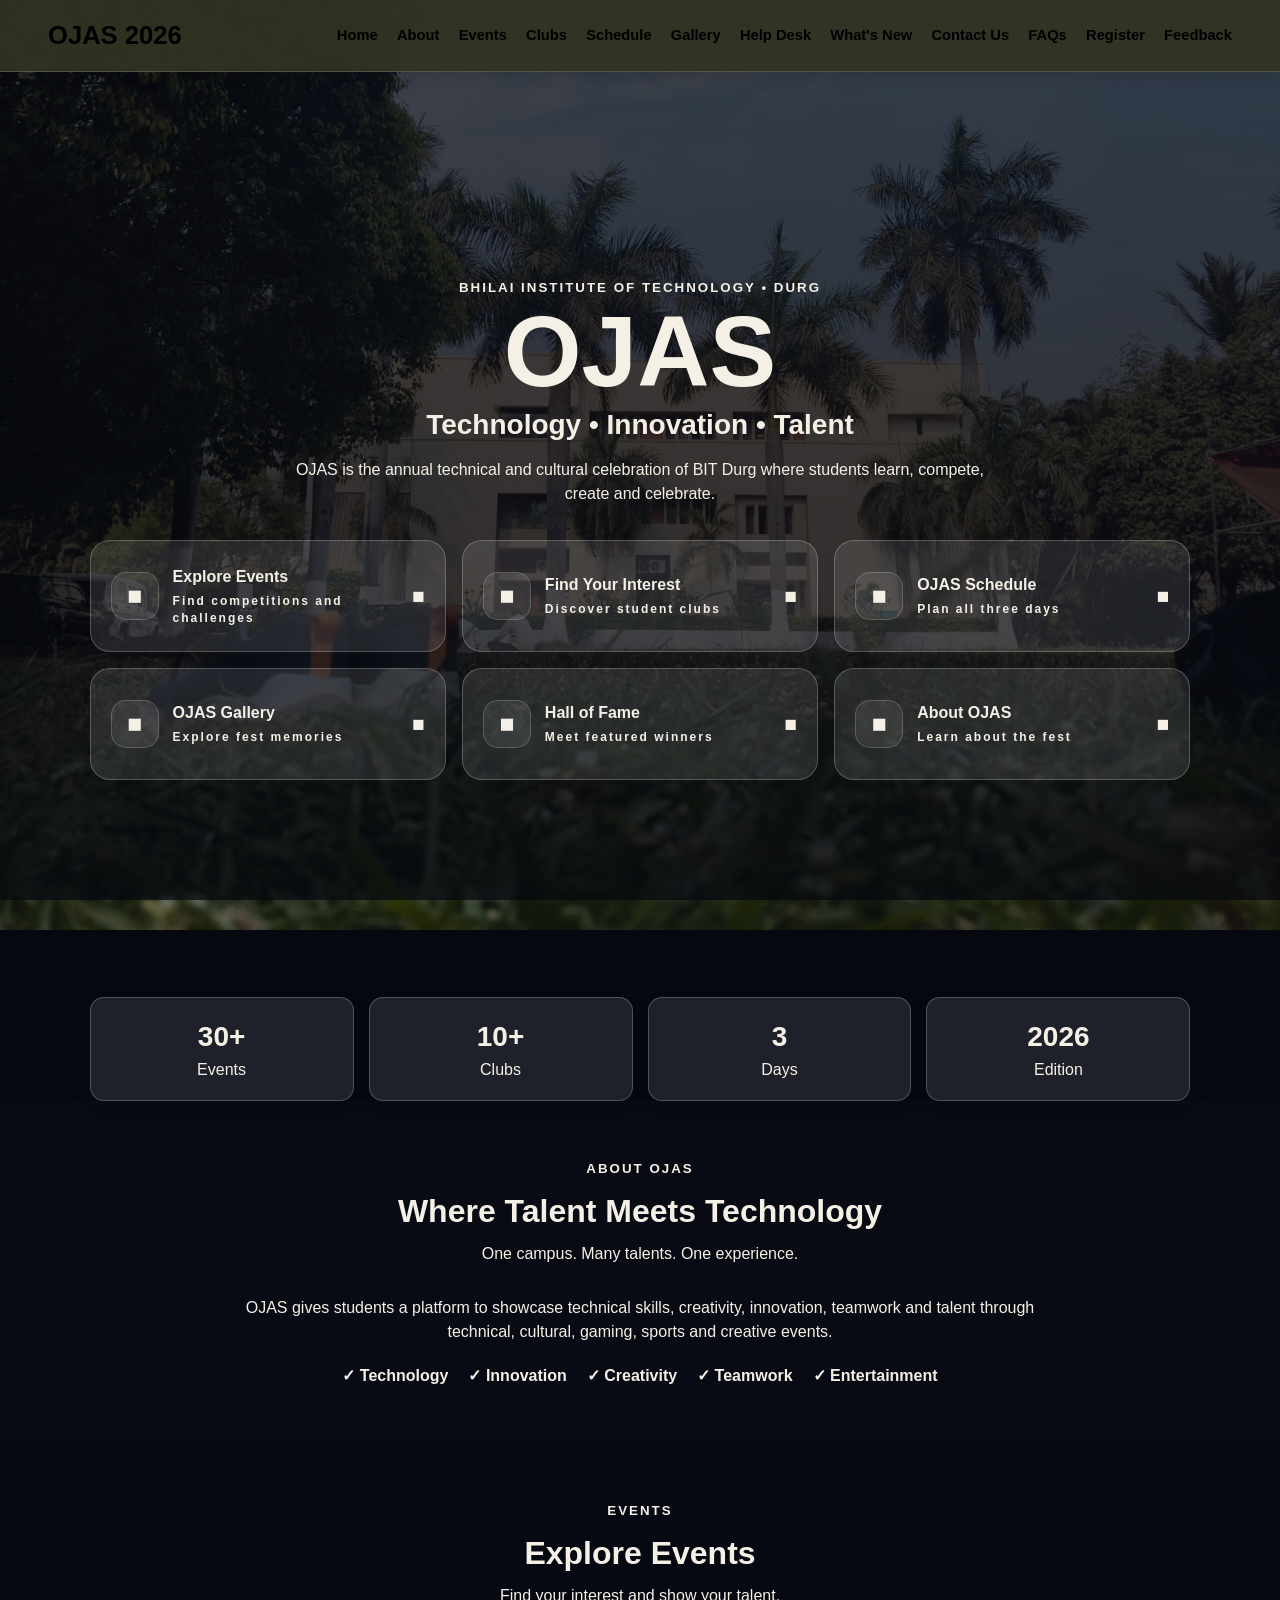
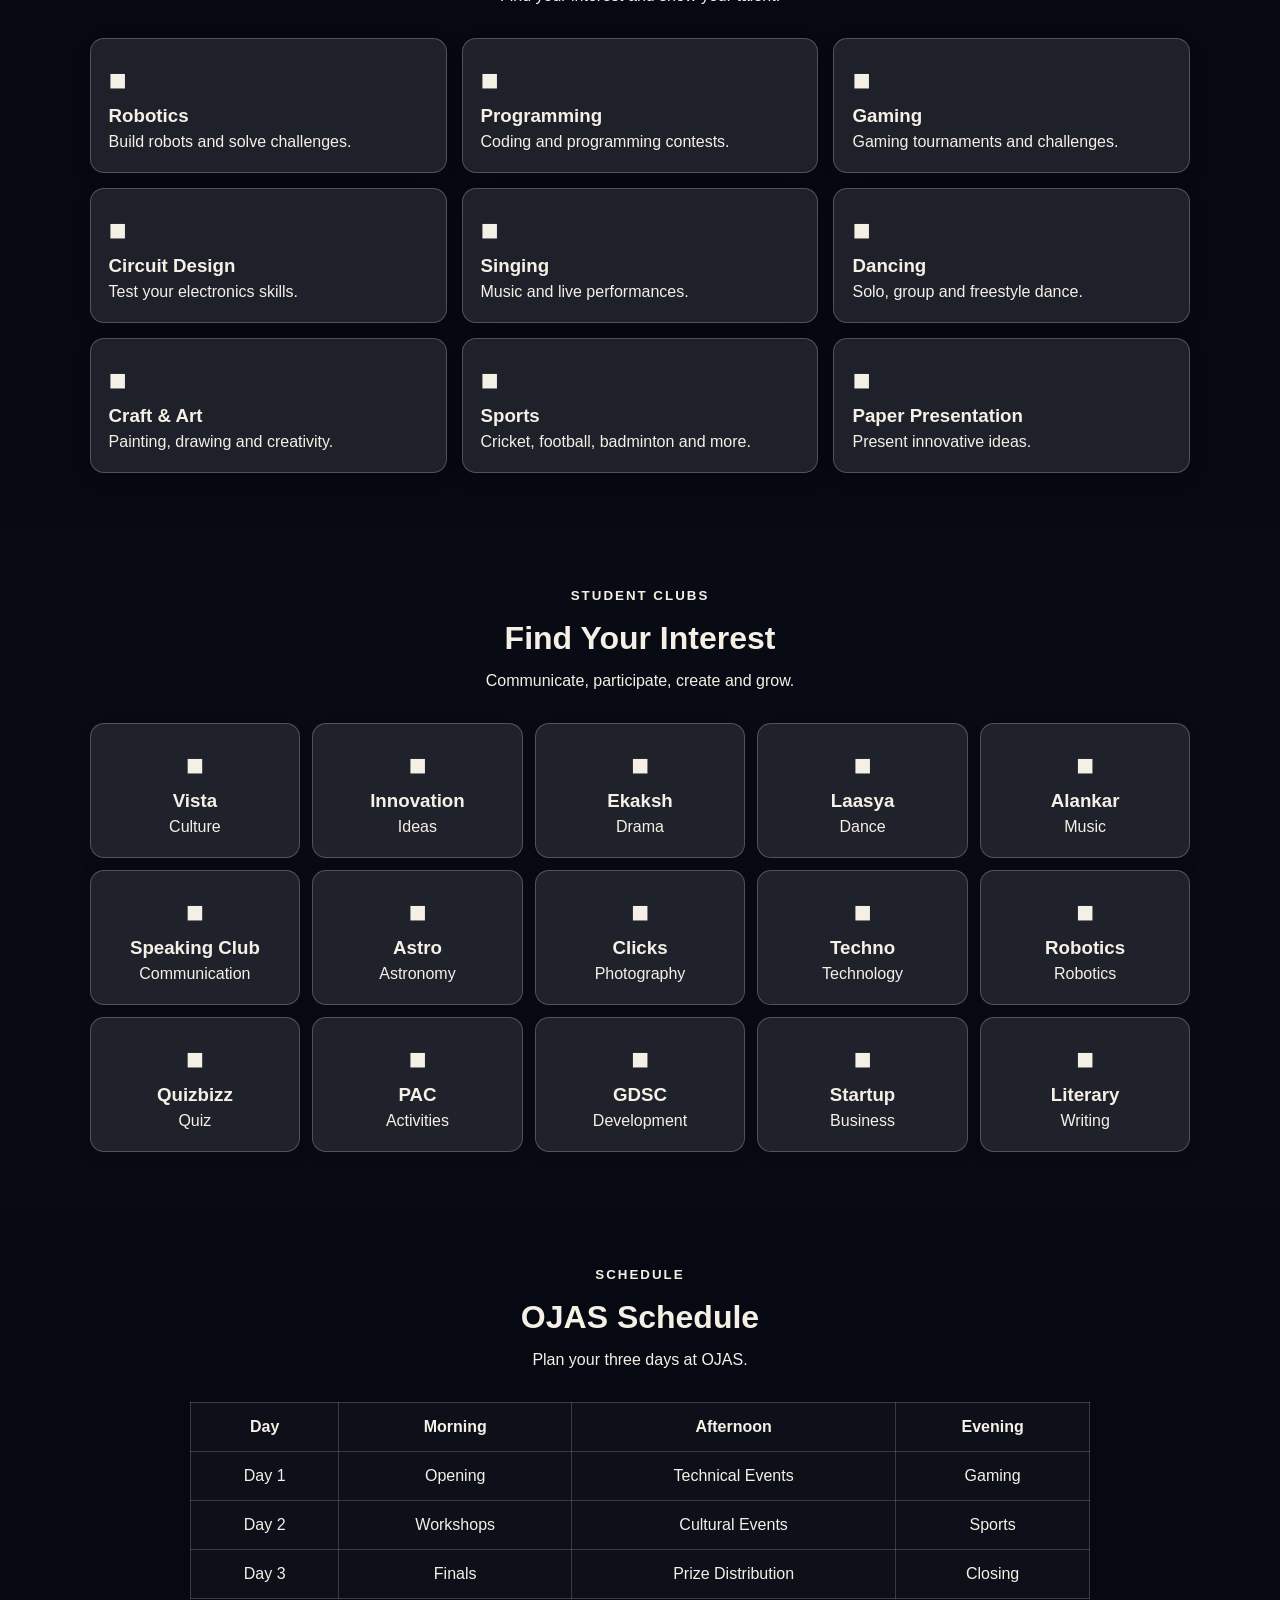
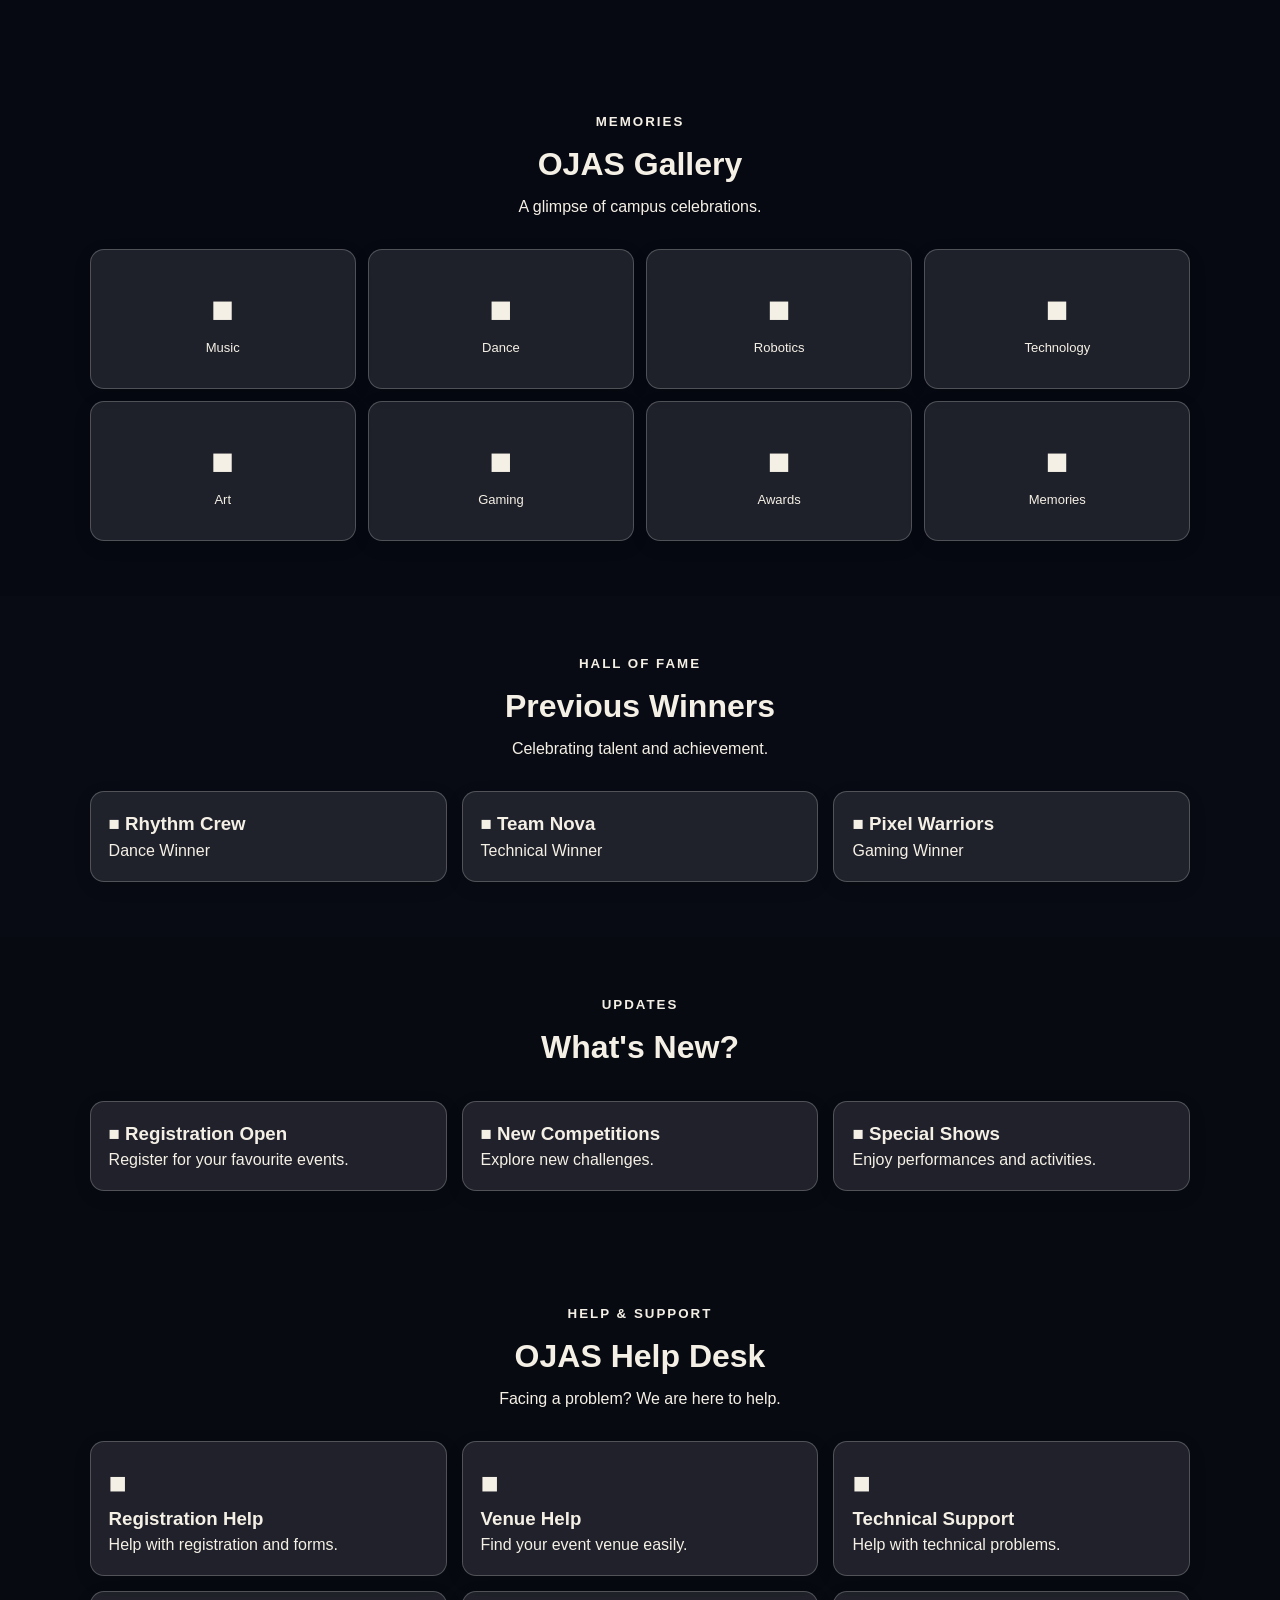
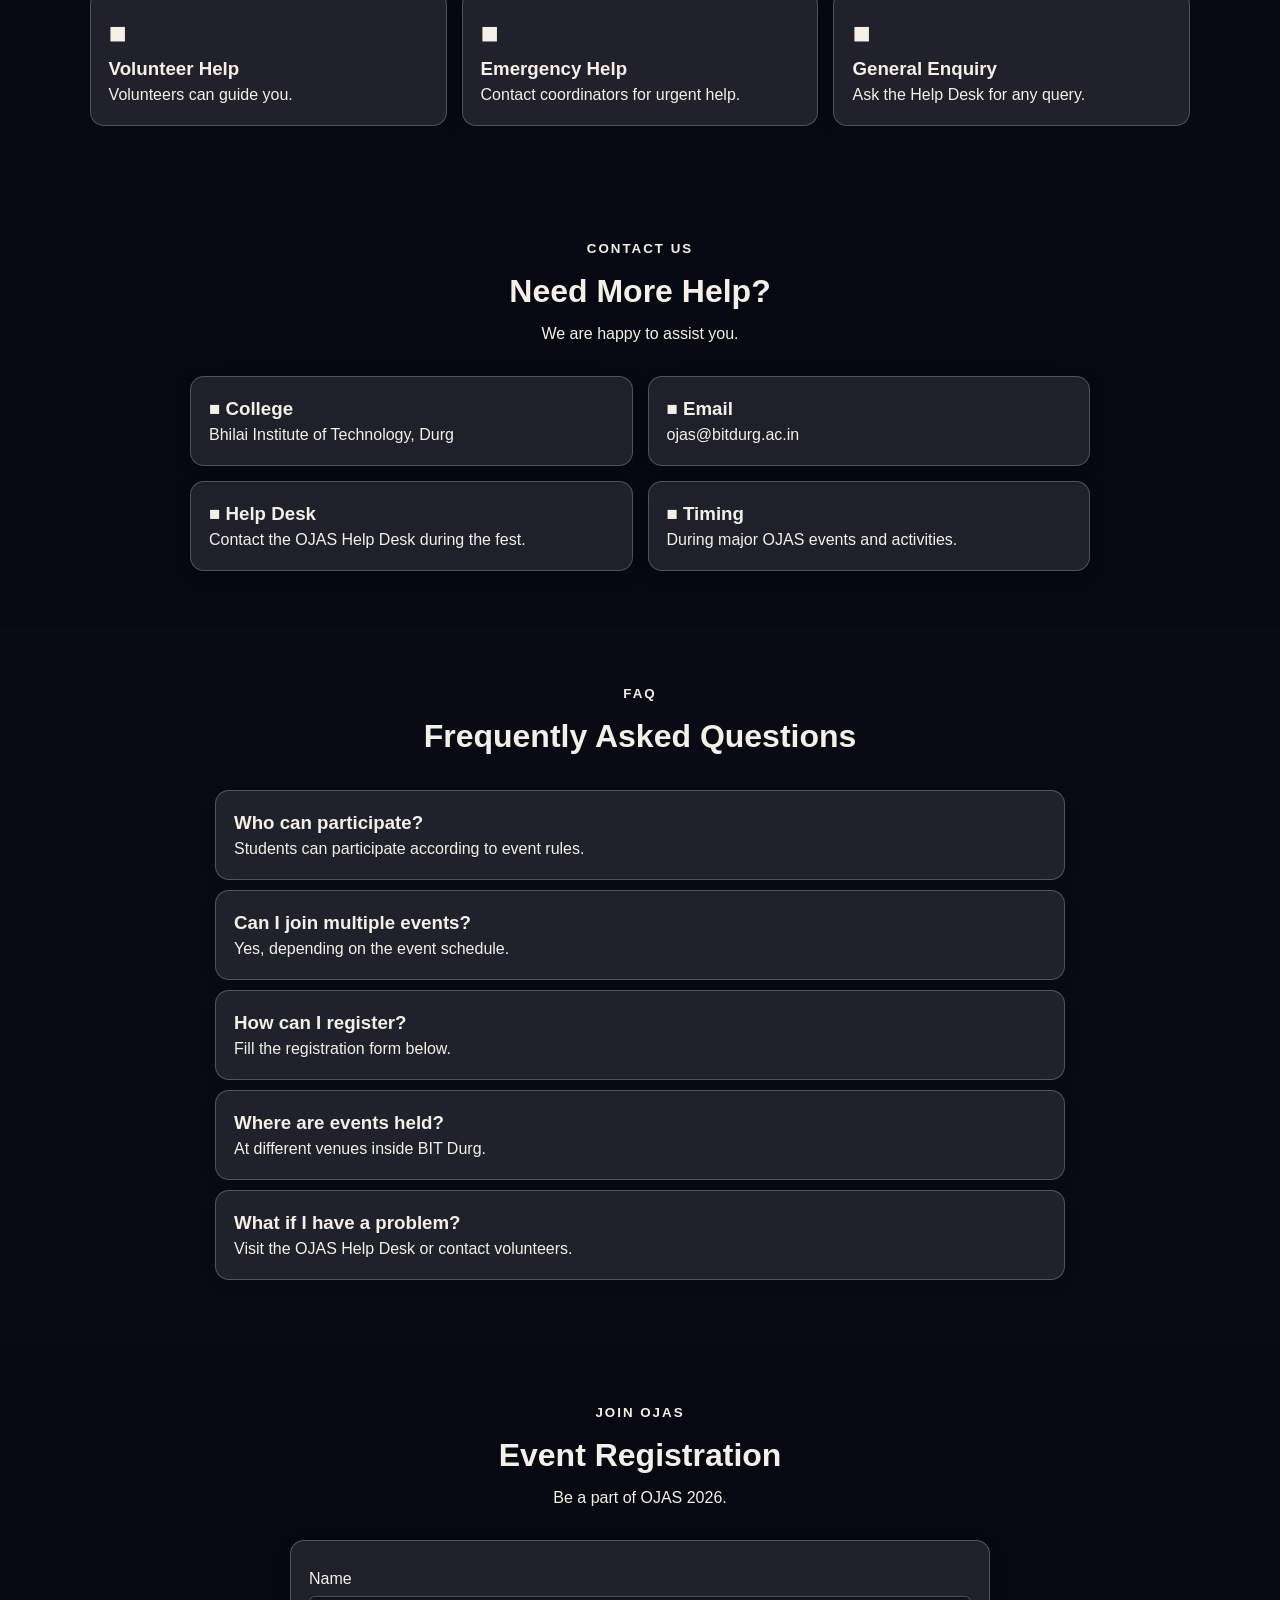
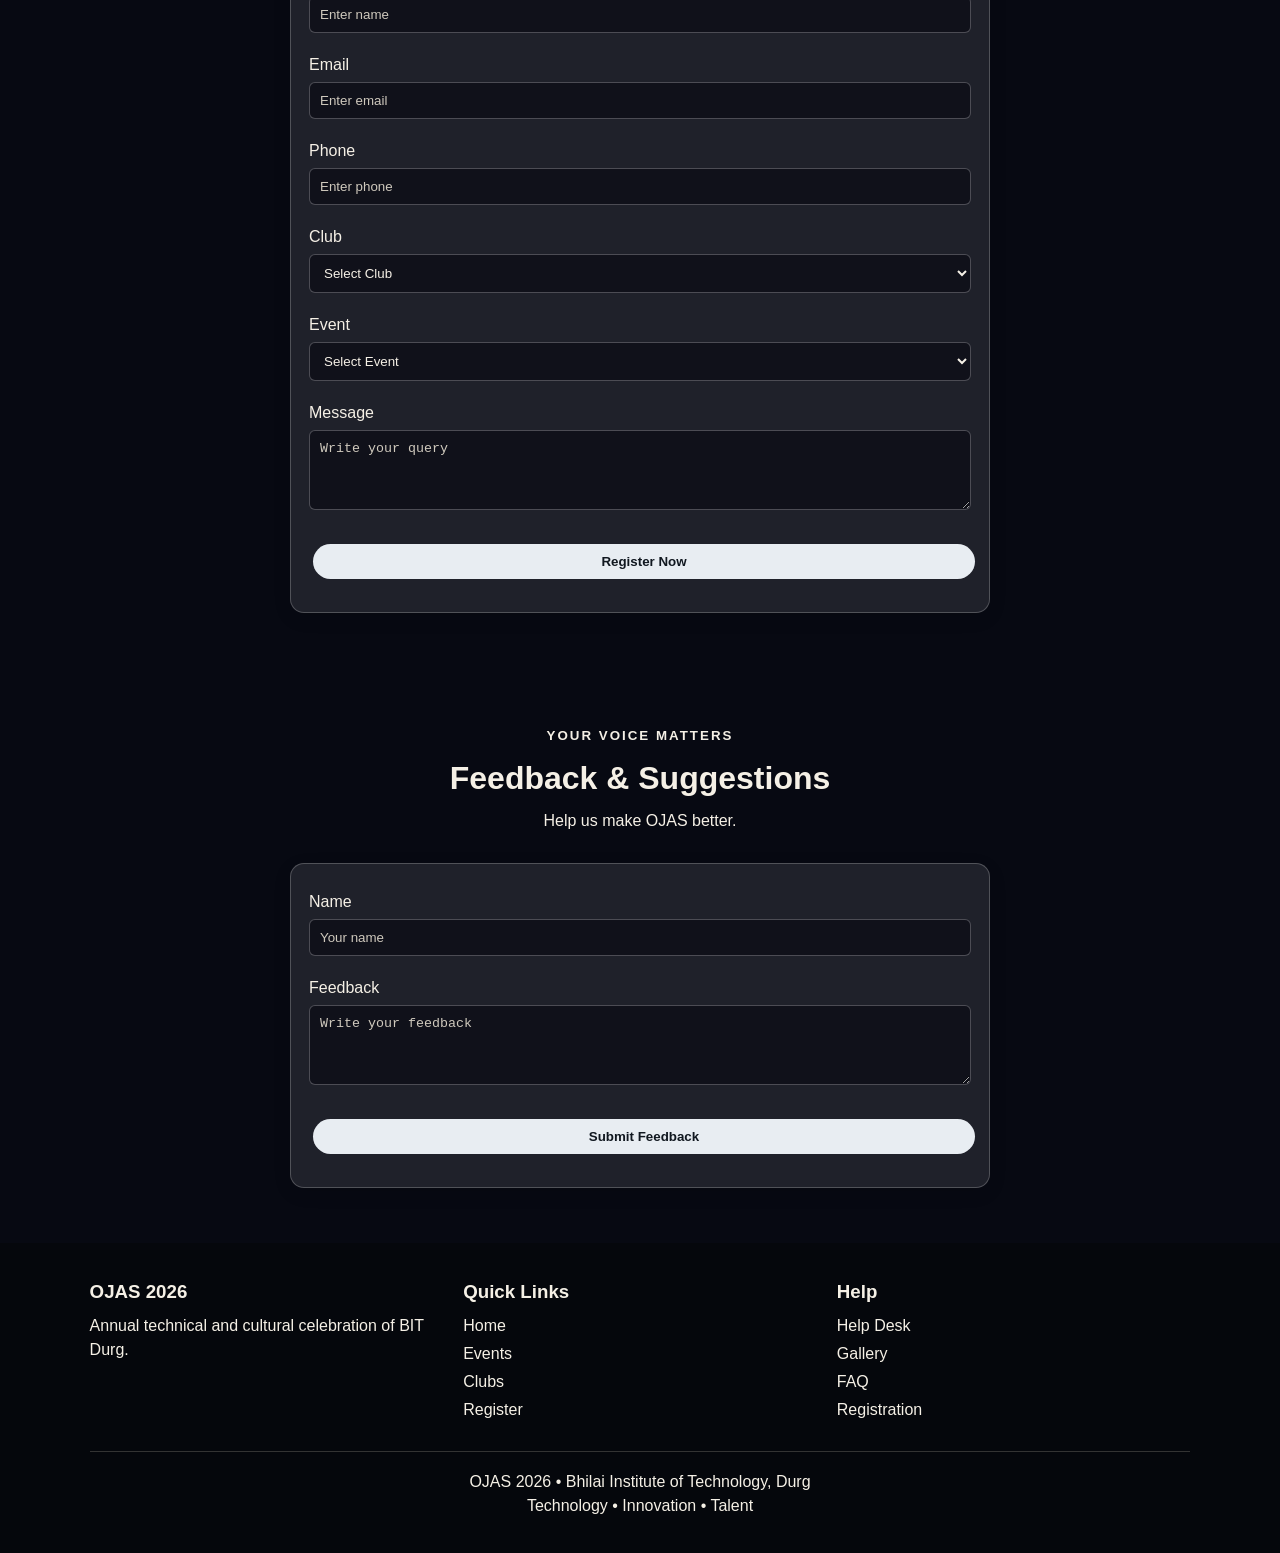
==== fontend/index.html @ c9eb43a9 "update webpage" ====
<!DOCTYPE html>
<html lang="en">
<head>
<meta charset="UTF-8">
<meta name="viewport" content="width=device-width, initial-scale=1.0">
<title>OJAS 2026 | BIT Durg</title>
<link rel="stylesheet" href="styles.css">
</head>
<body>
<nav>
  <div class="logo">OJAS <span>2026</span></div>
  <ul>
    <li><a href="#home">Home</a></li>
    <li><a href="#about">About</a></li>
    <li><a href="#events">Events</a></li>
    <li><a href="#clubs">Clubs</a></li>
    <li><a href="#schedule">Schedule</a></li>
    <li><a href="#gallery">Gallery</a></li>
    <li><a href="#help">Help Desk</a></li>
    <li><a href="#updates">What's New</a></li>
    <li><a href="#contact">Contact Us</a></li>
    <li><a href="#faq">FAQs</a></li>
    <li><a href="#register">Register</a></li>
    <li><a href="#feedback">Feedback</a></li>
  </ul>
</nav>

<header class="hero" id="home">
  <div>
    <small>BHILAI INSTITUTE OF TECHNOLOGY &bull; DURG</small>
    <h1>OJAS</h1>
    <h2>Technology &bull; Innovation &bull; Talent</h2>
    <p>OJAS is the annual technical and cultural celebration of BIT Durg where students learn, compete, create and celebrate.</p>
    <div class="portal-grid" aria-label="Explore OJAS sections">
      <a class="portal-card" href="#events"><span class="portal-icon">&#9632;</span><span class="portal-copy"><strong>Explore Events</strong><small>Find competitions and challenges</small></span><span class="portal-arrow">&#9632;</span></a>
      <a class="portal-card" href="#clubs"><span class="portal-icon">&#9632;</span><span class="portal-copy"><strong>Find Your Interest</strong><small>Discover student clubs</small></span><span class="portal-arrow">&#9632;</span></a>
      <a class="portal-card" href="#schedule"><span class="portal-icon">&#9632;</span><span class="portal-copy"><strong>OJAS Schedule</strong><small>Plan all three days</small></span><span class="portal-arrow">&#9632;</span></a>
      <a class="portal-card" href="#gallery"><span class="portal-icon">&#9632;</span><span class="portal-copy"><strong>OJAS Gallery</strong><small>Explore fest memories</small></span><span class="portal-arrow">&#9632;</span></a>
      <a class="portal-card" href="#winners"><span class="portal-icon">&#9632;</span><span class="portal-copy"><strong>Hall of Fame</strong><small>Meet featured winners</small></span><span class="portal-arrow">&#9632;</span></a>
      <a class="portal-card" href="#about"><span class="portal-icon">&#9632;</span><span class="portal-copy"><strong>About OJAS</strong><small>Learn about the fest</small></span><span class="portal-arrow">&#9632;</span></a>
    </div>
  </div>
</header>

<div class="stats">
  <div class="stat"><h3>30+</h3>Events</div>
  <div class="stat"><h3>10+</h3>Clubs</div>
  <div class="stat"><h3>3</h3>Days</div>
  <div class="stat"><h3>2026</h3>Edition</div>
</div>

<section class="about" id="about">
  <div class="title"><small>ABOUT OJAS</small><h2>Where Talent Meets Technology</h2><p>One campus. Many talents. One experience.</p></div>
  <p class="about-text">OJAS gives students a platform to showcase technical skills, creativity, innovation, teamwork and talent through technical, cultural, gaming, sports and creative events.</p>
  <div class="points"><span>&#10003; Technology</span><span>&#10003; Innovation</span><span>&#10003; Creativity</span><span>&#10003; Teamwork</span><span>&#10003; Entertainment</span></div>
</section>

<section id="events">
  <div class="title"><small>EVENTS</small><h2>Explore Events</h2><p>Find your interest and show your talent.</p></div>
  <div class="grid" id="events-grid"></div>
</section>

<section class="clubs" id="clubs">
  <div class="title"><small>STUDENT CLUBS</small><h2>Find Your Interest</h2><p>Communicate, participate, create and grow.</p></div>
  <div class="club-grid" id="clubs-grid"></div>
</section>

<section id="schedule">
  <div class="title"><small>SCHEDULE</small><h2>OJAS Schedule</h2><p>Plan your three days at OJAS.</p></div>
  <table id="schedule-table"><tr><th>Day</th><th>Morning</th><th>Afternoon</th><th>Evening</th></tr></table>
</section>

<section id="gallery">
  <div class="title"><small>MEMORIES</small><h2>OJAS Gallery</h2><p>A glimpse of campus celebrations.</p></div>
  <div class="gallery" id="gallery-grid"></div>
</section>

<section class="about" id="winners">
  <div class="title"><small>HALL OF FAME</small><h2>Previous Winners</h2><p>Celebrating talent and achievement.</p></div>
  <div class="grid" id="winners-grid"></div>
</section>

<section class="new" id="updates">
  <div class="title"><small>UPDATES</small><h2>What's New?</h2></div>
  <div class="grid" id="updates-grid"></div>
</section>

<section class="help-section" id="help">
  <div class="title"><small>HELP &amp; SUPPORT</small><h2>OJAS Help Desk</h2><p>Facing a problem? We are here to help.</p></div>
  <div class="grid" id="help-grid"></div>
</section>

<section id="contact">
  <div class="title"><small>CONTACT US</small><h2>Need More Help?</h2><p>We are happy to assist you.</p></div>
  <div class="contact-box">
    <div class="contact"><h3>&#9632; College</h3><p>Bhilai Institute of Technology, Durg</p></div>
    <div class="contact"><h3>&#9632; Email</h3><p>ojas@bitdurg.ac.in</p></div>
    <div class="contact"><h3>&#9632; Help Desk</h3><p>Contact the OJAS Help Desk during the fest.</p></div>
    <div class="contact"><h3>&#9632; Timing</h3><p>During major OJAS events and activities.</p></div>
  </div>
</section>

<section class="faq" id="faq">
  <div class="title"><small>FAQ</small><h2>Frequently Asked Questions</h2></div>
  <div id="faq-list"></div>
</section>

<section id="register">
  <div class="title"><small>JOIN OJAS</small><h2>Event Registration</h2><p>Be a part of OJAS 2026.</p></div>
  <form id="register-form">
    <label>Name</label><input type="text" name="name" placeholder="Enter name" required>
    <label>Email</label><input type="email" name="email" placeholder="Enter email" required>
    <label>Phone</label><input type="tel" name="phone" placeholder="Enter phone" required>
    <label>Club</label><select name="club"><option value="">Select Club</option><option>Vista</option><option>Innovation</option><option>Ekaksh</option><option>Laasya</option><option>Alankar</option><option>Speaking Club</option><option>Astro</option><option>Clicks</option><option>Techno</option><option>Robotics</option><option>GDSC</option></select>
    <label>Event</label><select name="event"><option value="">Select Event</option><option>Robotics</option><option>Programming</option><option>Gaming</option><option>Circuit Design</option><option>Art</option><option>Singing</option><option>Dancing</option><option>Sports</option></select>
    <label>Message</label><textarea name="message" placeholder="Write your query"></textarea>
    <input type="submit" value="Register Now" class="btn primary">
  </form>
</section>

<section id="feedback">
  <div class="title"><small>YOUR VOICE MATTERS</small><h2>Feedback &amp; Suggestions</h2><p>Help us make OJAS better.</p></div>
  <form id="feedback-form">
    <label>Name</label><input type="text" name="name" placeholder="Your name" required>
    <label>Feedback</label><textarea name="message" placeholder="Write your feedback" required></textarea>
    <input type="submit" value="Submit Feedback" class="btn primary">
  </form>
</section>

<footer>
  <div class="footer-grid">
    <div><h3>OJAS 2026</h3><p>Annual technical and cultural celebration of BIT Durg.</p></div>
    <div><h3>Quick Links</h3><a href="#home">Home</a><a href="#events">Events</a><a href="#clubs">Clubs</a><a href="#register">Register</a></div>
    <div><h3>Help</h3><a href="#help">Help Desk</a><a href="#gallery">Gallery</a><a href="#faq">FAQ</a><a href="#register">Registration</a></div>
  </div>
  <div class="copy"><p>OJAS 2026 &bull; Bhilai Institute of Technology, Durg</p><p>Technology &bull; Innovation &bull; Talent</p></div>
</footer>
<script src="script.js"></script>
</body>
</html>
---- fontend/styles.css ----
/* OJAS 2026 standalone frontend — same theme as Django static.
   Campus photo: save your BIT Durg photo as  fontend/media/campus.jpg */
*{margin:0;padding:0;box-sizing:border-box;scroll-behavior:smooth}
html{scroll-padding-top:100px}
body{font-family:Arial,Helvetica,sans-serif;line-height:1.5;color:#F5F0E6;background-color:#070912;
  background-image:linear-gradient(rgba(5,7,15,.62),rgba(5,7,15,.72)),url("media/campus.jpg");
  background-size:cover;background-position:center center;background-attachment:fixed;background-repeat:no-repeat;min-height:100vh}
a{color:#F5F0E6;text-decoration:none}
nav{position:sticky;top:0;z-index:9999;min-height:72px;display:flex;align-items:center;justify-content:space-between;
  flex-wrap:wrap;gap:8px 22px;padding:10px clamp(14px,4vw,48px);width:100%;
  background:rgba(48,52,34,.96);border-bottom:1px solid rgba(255,255,255,.16);box-shadow:0 4px 14px rgba(0,0,0,.14)}
.logo{font-size:clamp(20px,2vw,27px);font-weight:900;color:#000!important}
.logo span{color:#000!important}
nav .logo{flex:0 0 auto;line-height:1.15}
nav ul li{margin:0;padding:0}
nav ul{display:flex;align-items:center;justify-content:flex-end;flex:1 1 520px;flex-wrap:wrap;
  gap:8px clamp(10px,1.5vw,22px);list-style:none;margin:0;padding:0;line-height:1.35}
nav ul a{display:inline-block;white-space:nowrap;padding:4px 0;color:#000!important;font-weight:900;font-size:clamp(14px,1.15vw,18px)}
nav ul a:hover{text-decoration:underline}
section{padding:55px 7%}
section[id],header[id],footer[id]{scroll-margin-top:100px}
.title{text-align:center;margin-bottom:30px}
.title small{color:#F5F0E6;letter-spacing:2px;font-weight:700}
.title h2{font-size:32px;margin:7px;color:#F5F0E6}
.title p{color:#F5F0E6}
.hero{min-height:100vh;display:flex;align-items:center;justify-content:center;text-align:center;padding:65px 7% 55px;
  background:linear-gradient(rgba(5,8,14,.30),rgba(5,8,14,.52))}
.hero>div{width:100%;max-width:1120px;margin:auto}
.hero small{color:#F5F0E6;letter-spacing:2px;font-weight:700}
.hero h1{font-size:100px;line-height:1.05;color:#F5F0E6;font-weight:800}
.hero h2{font-size:28px;color:#F5F0E6}
.hero p{max-width:700px;margin:12px auto;color:#F5F0E6}
.btn{display:inline-block;padding:10px 22px;margin:15px 4px;border-radius:25px;font-weight:bold;border:0;cursor:pointer}
.primary{background:#e8edf2!important;color:#111820!important}
.stats,.grid{display:grid;grid-template-columns:repeat(3,1fr);gap:15px}
.stats{grid-template-columns:repeat(4,1fr);margin:0 7%;padding-top:25px;position:relative}
.stat,.card,.event,.club,.winner,.help,.question,form,.contact,.photo{background:rgba(238,243,247,.10);
  border:1px solid rgba(255,255,255,.22);border-radius:14px;padding:18px;box-shadow:0 5px 18px rgba(0,0,0,.10);color:#F5F0E6}
.card h3,.event h3,.club h3,.winner h3,.help h3,.question h3,.contact h3{color:#F5F0E6;font-weight:800}
.card p,.event p,.club p,.winner p,.help p,.question p,.contact p{color:#F5F0E6}
.stat{text-align:center}.stat h3{font-size:28px;color:#F5F0E6}
.about,.clubs,.faq{background:rgba(10,14,20,.45)}
.help-section,.new{background:rgba(10,14,20,.32)}
.about-text{max-width:850px;text-align:center;margin:auto;color:#F5F0E6}
.points{display:flex;justify-content:center;gap:20px;flex-wrap:wrap;margin-top:20px;color:#F5F0E6;font-weight:700}
.event b,.club b,.help b{font-size:30px}
.event:hover,.club:hover,.card:hover,.winner:hover,.help:hover,.question:hover{border-color:rgba(255,255,255,.55);transform:translateY(-4px)}
.club-grid{display:grid;grid-template-columns:repeat(5,1fr);gap:12px}
.club{text-align:center}
.portal-grid{display:grid;grid-template-columns:repeat(3,minmax(0,1fr));gap:16px;margin:34px auto 0;text-align:left;width:100%}
.portal-card{min-height:112px;display:flex;align-items:center;gap:14px;padding:20px;border-radius:20px;
  background:rgba(255,255,255,.10);border:1px solid rgba(255,255,255,.22);color:#F5F0E6}
.portal-card:hover{transform:translateY(-5px);background:rgba(255,255,255,.14);border-color:rgba(255,255,255,.35)}
.portal-icon{display:grid;place-items:center;flex:0 0 48px;width:48px;height:48px;border-radius:15px;
  background:rgba(255,255,255,.08);border:1px solid rgba(255,255,255,.18);font-size:25px}
.portal-copy{display:flex;flex-direction:column;gap:4px;flex:1}
.portal-copy strong{font-size:16px}.portal-copy small{font-size:12px;line-height:1.4}
.portal-arrow{font-size:21px;margin-left:auto;color:#F5F0E6}
table{width:100%;max-width:900px;margin:auto;border-collapse:collapse;background:rgba(15,18,26,.85);color:#F5F0E6}
th,td{padding:12px;border:1px solid rgba(255,255,255,.18);text-align:center}th{color:#F5F0E6}
.gallery{display:grid;grid-template-columns:repeat(4,1fr);gap:12px}
.photo{height:140px;display:flex;flex-direction:column;justify-content:center;align-items:center;font-size:38px}
.photo span{font-size:13px}
.question{max-width:850px;margin:10px auto}
.contact-box{display:grid;grid-template-columns:1fr 1fr;gap:15px;max-width:900px;margin:auto}
form{max-width:700px;margin:auto}
label{display:block;margin-top:8px;color:#F5F0E6}
input,select,textarea{width:100%;padding:10px;margin:5px 0 12px;background:rgba(8,8,18,.6);color:#F5F0E6;border:1px solid rgba(255,255,255,.25);border-radius:6px}
input::placeholder,textarea::placeholder{color:#cfc9bd}
textarea{height:80px}
footer{background:rgba(5,7,12,.92);padding:35px 7%;color:#F5F0E6}
.footer-grid{display:grid;grid-template-columns:repeat(3,1fr);gap:20px}
footer h3{margin-bottom:8px}footer a{display:block;margin:4px 0}
.copy{text-align:center;border-top:1px solid #333;margin-top:25px;padding-top:18px}
.msg{max-width:700px;margin:0 auto 15px;padding:12px;border-radius:8px;background:#12351f;border:1px solid #2c7a3f;text-align:center}
@media(max-width:900px){.grid{grid-template-columns:1fr 1fr}.club-grid{grid-template-columns:repeat(3,1fr)}
  .gallery{grid-template-columns:1fr 1fr}.stats{grid-template-columns:1fr 1fr}.hero h1{font-size:70px}
  .footer-grid{grid-template-columns:1fr 1fr}.portal-grid{grid-template-columns:repeat(2,minmax(0,1fr))}}
@media(max-width:600px){nav ul{justify-content:flex-start}
  .grid,.club-grid,.gallery,.contact-box,.footer-grid,.portal-grid{grid-template-columns:1fr}
  .hero h1{font-size:55px}.hero h2{font-size:22px}}
@media(max-width:700px){body{background-attachment:scroll}}
/* PDF nav-overlap fix (<=760px): stack nav, raise scroll offsets so anchors clear it */
@media(max-width:760px){
  nav{align-items:flex-start}
  nav ul{flex:1 1 100%;justify-content:flex-start;gap:5px 16px}
  html{scroll-padding-top:130px}
  section[id],header[id],footer[id]{scroll-margin-top:130px}
}
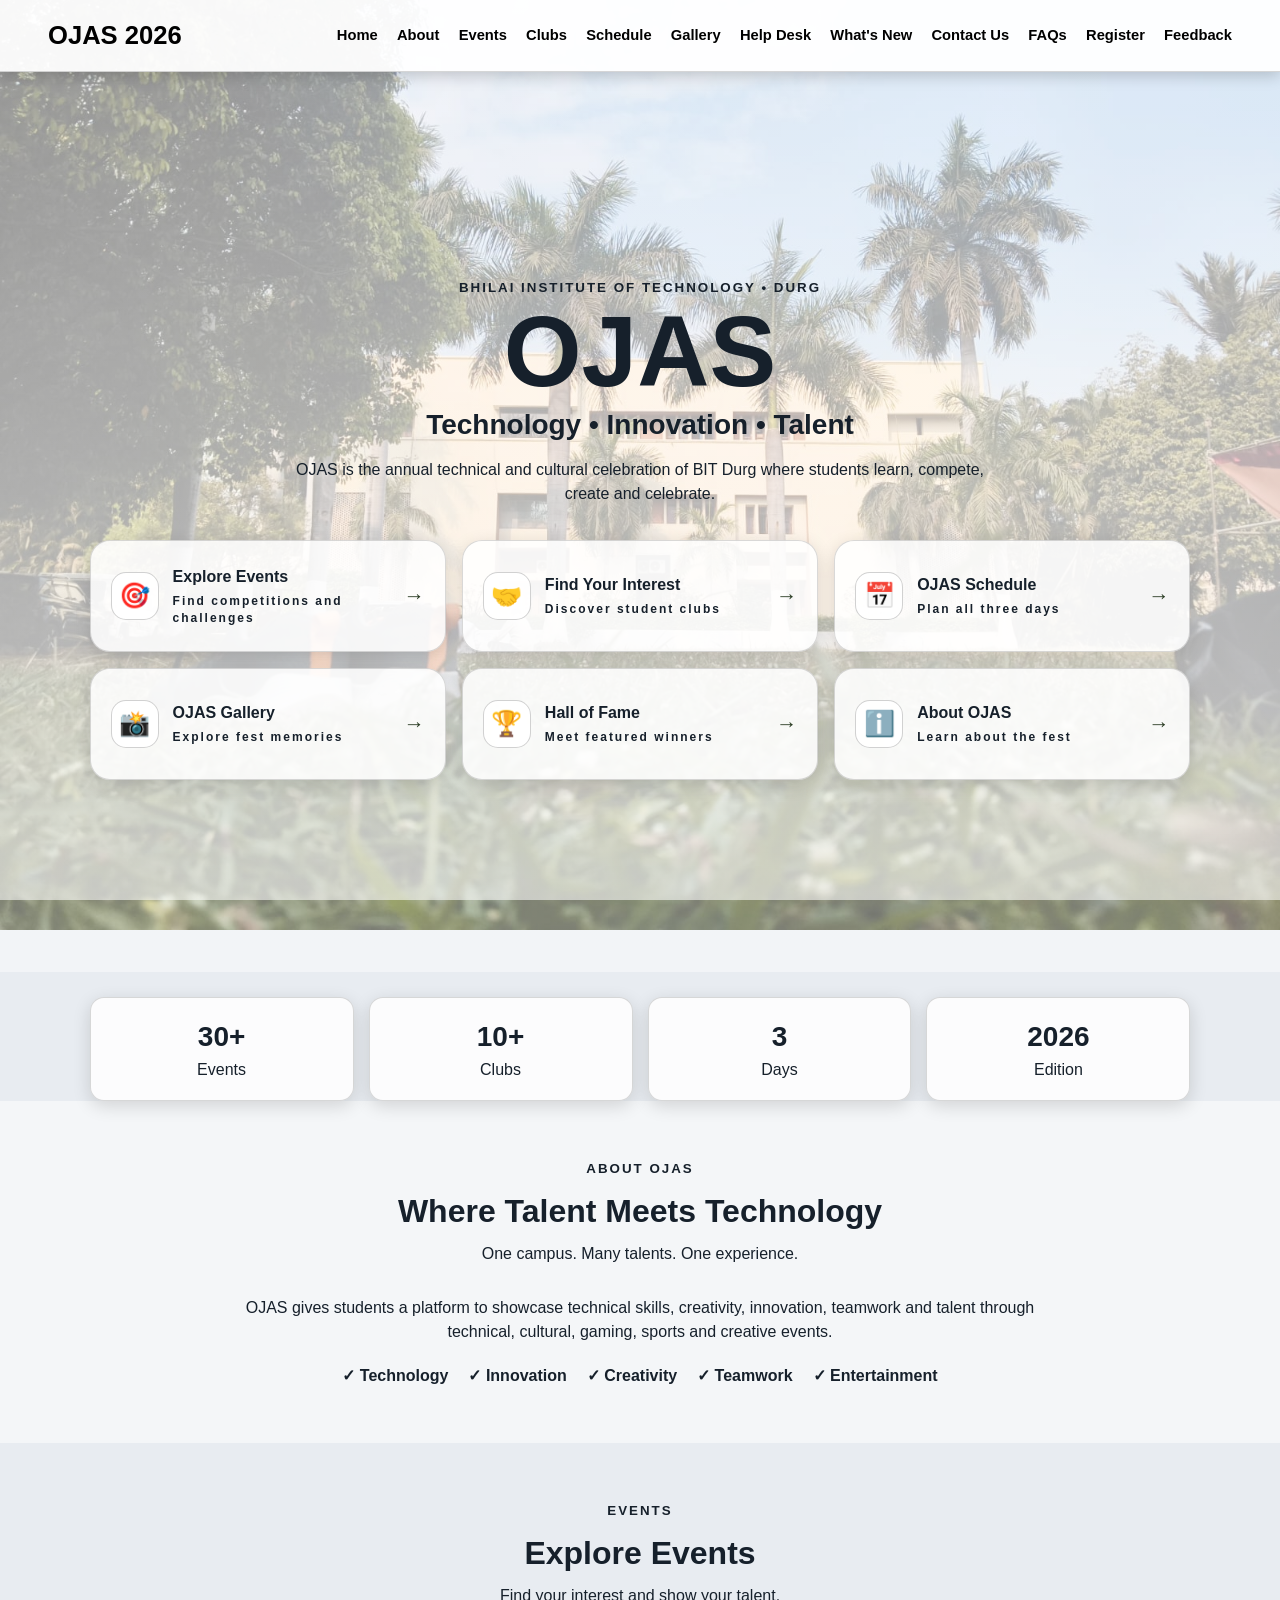
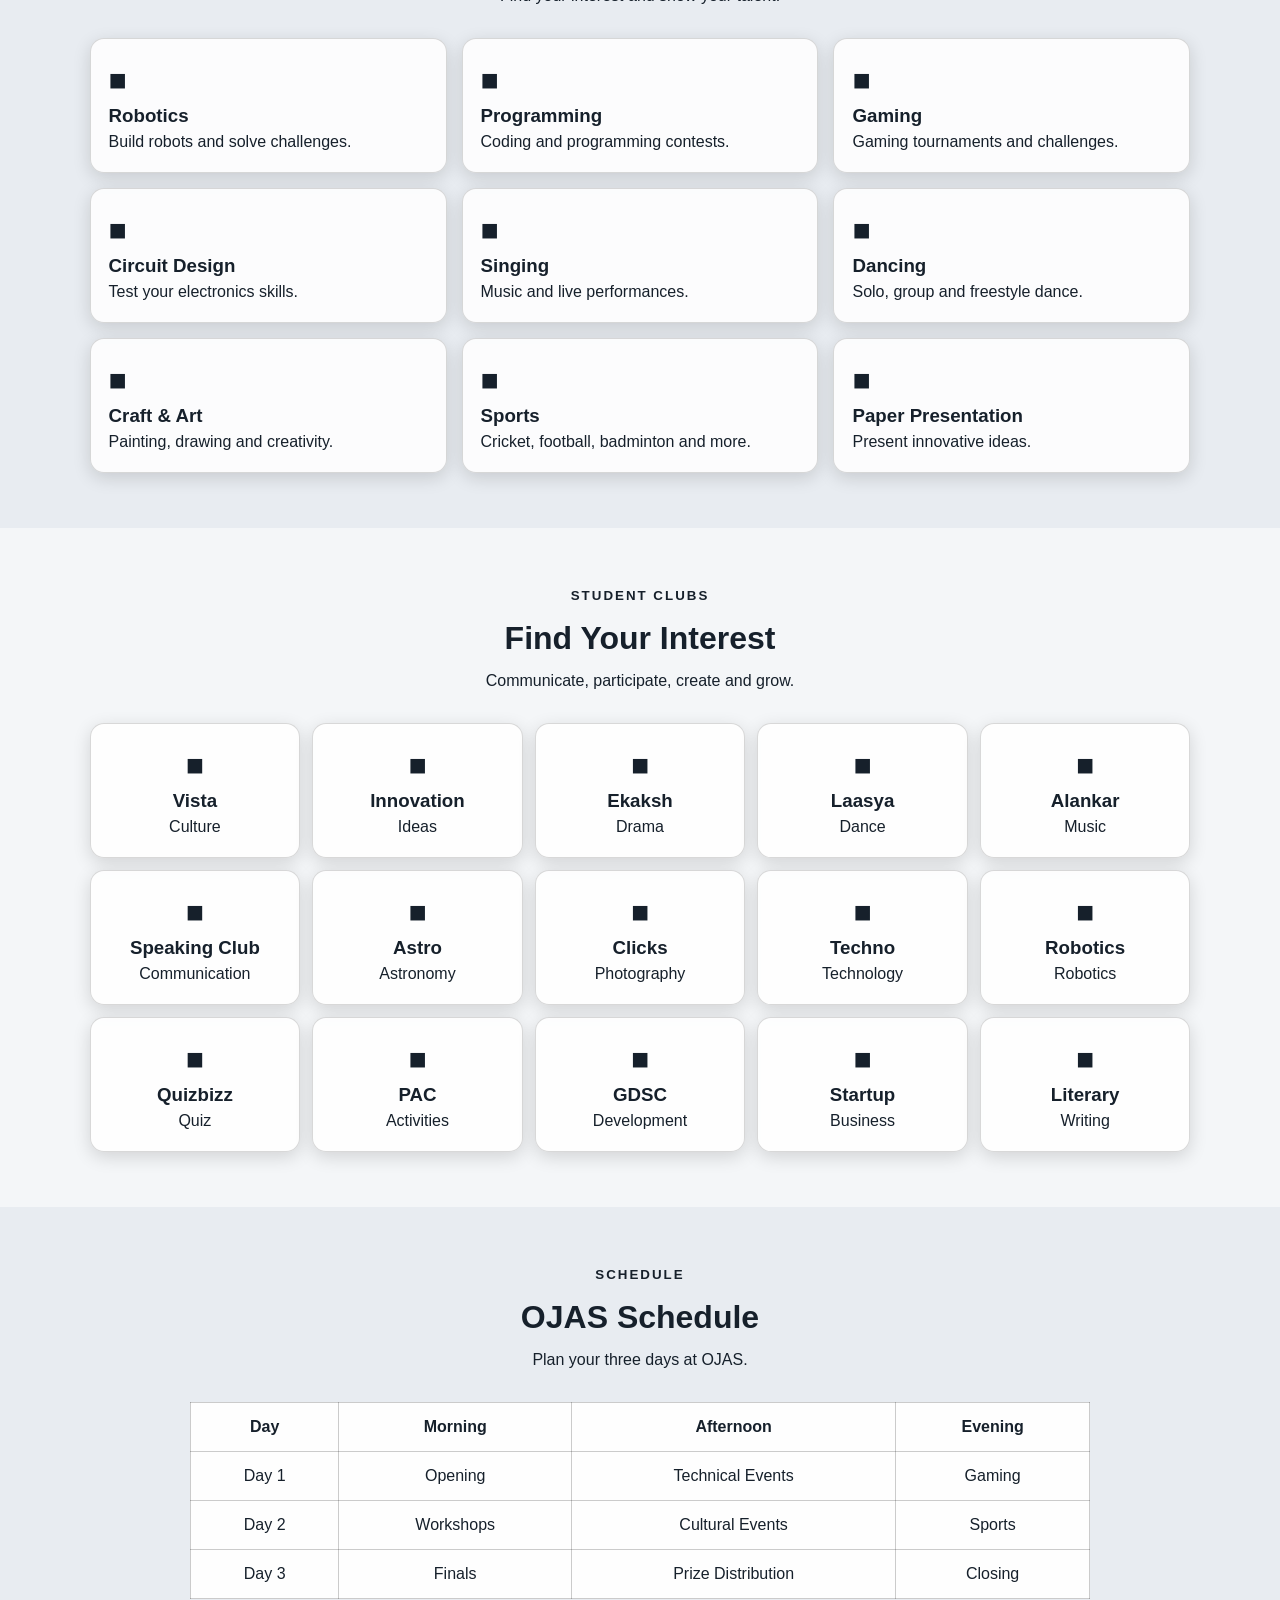
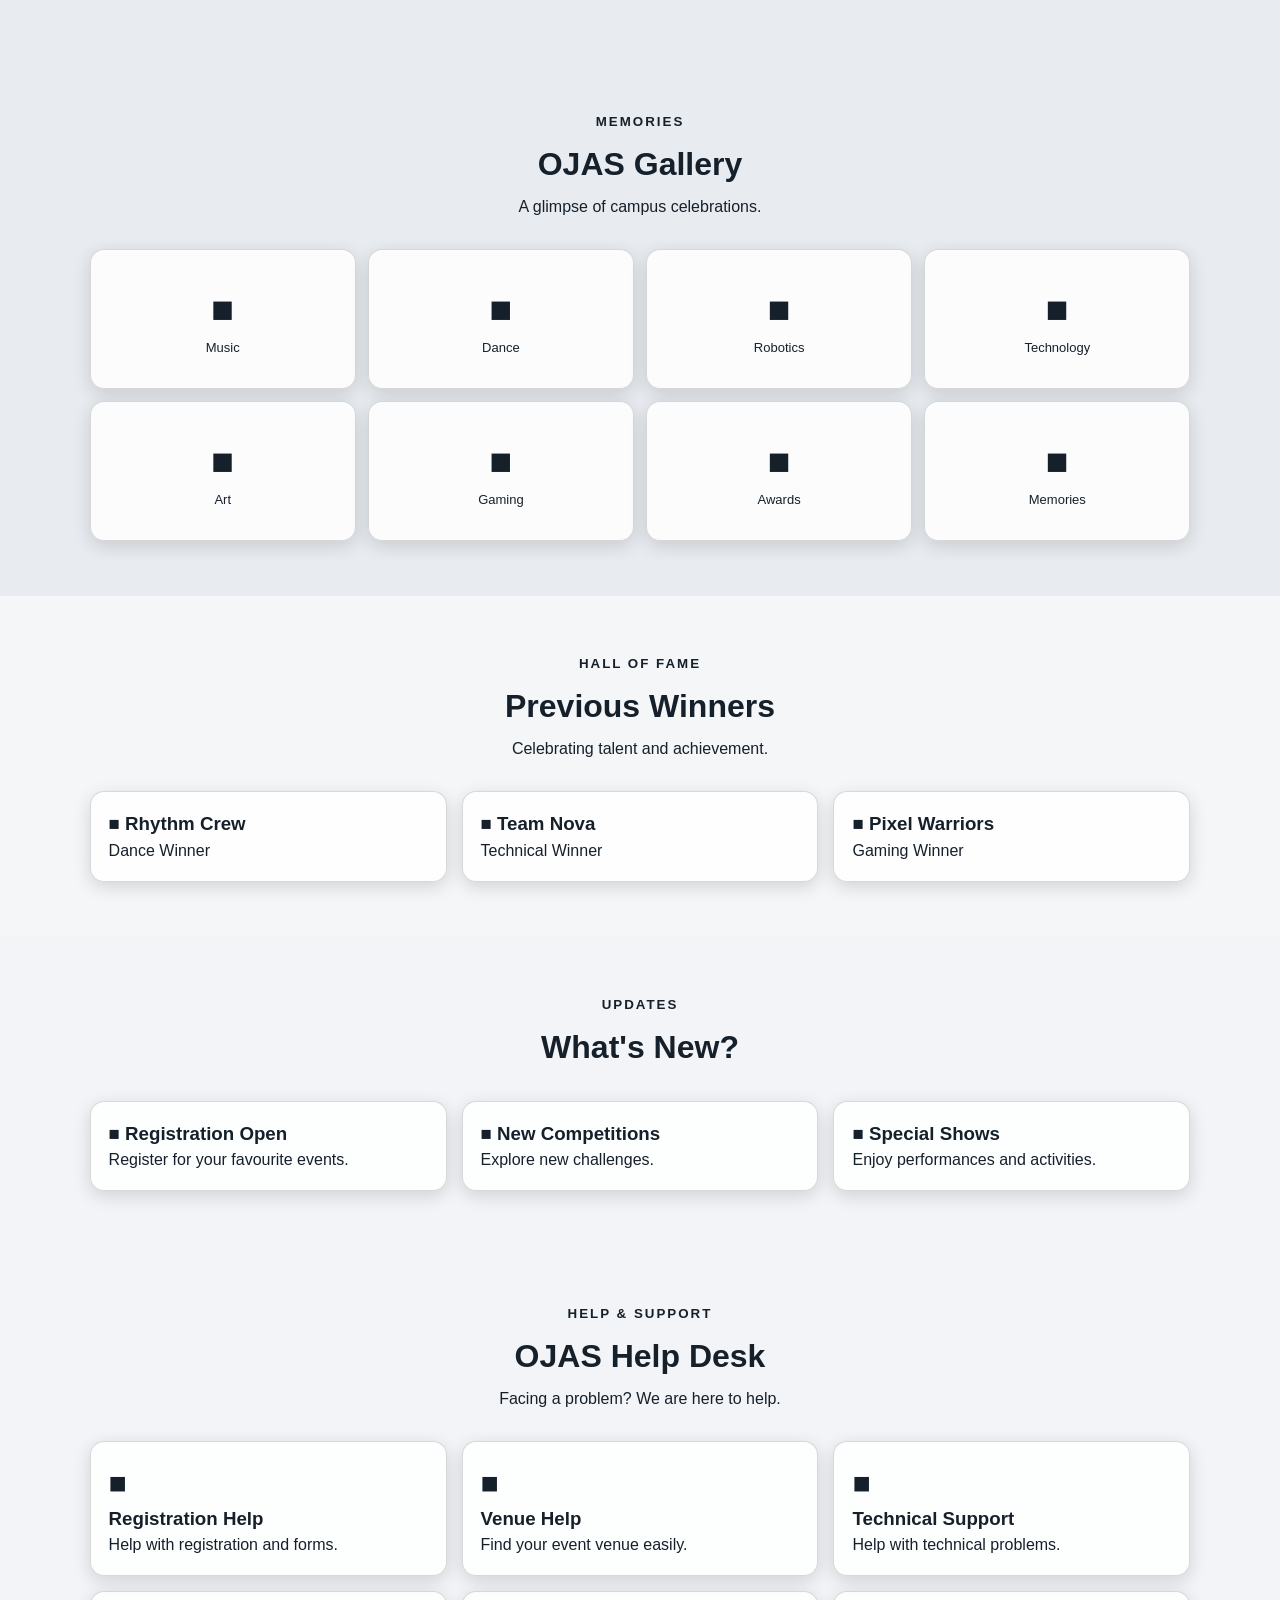
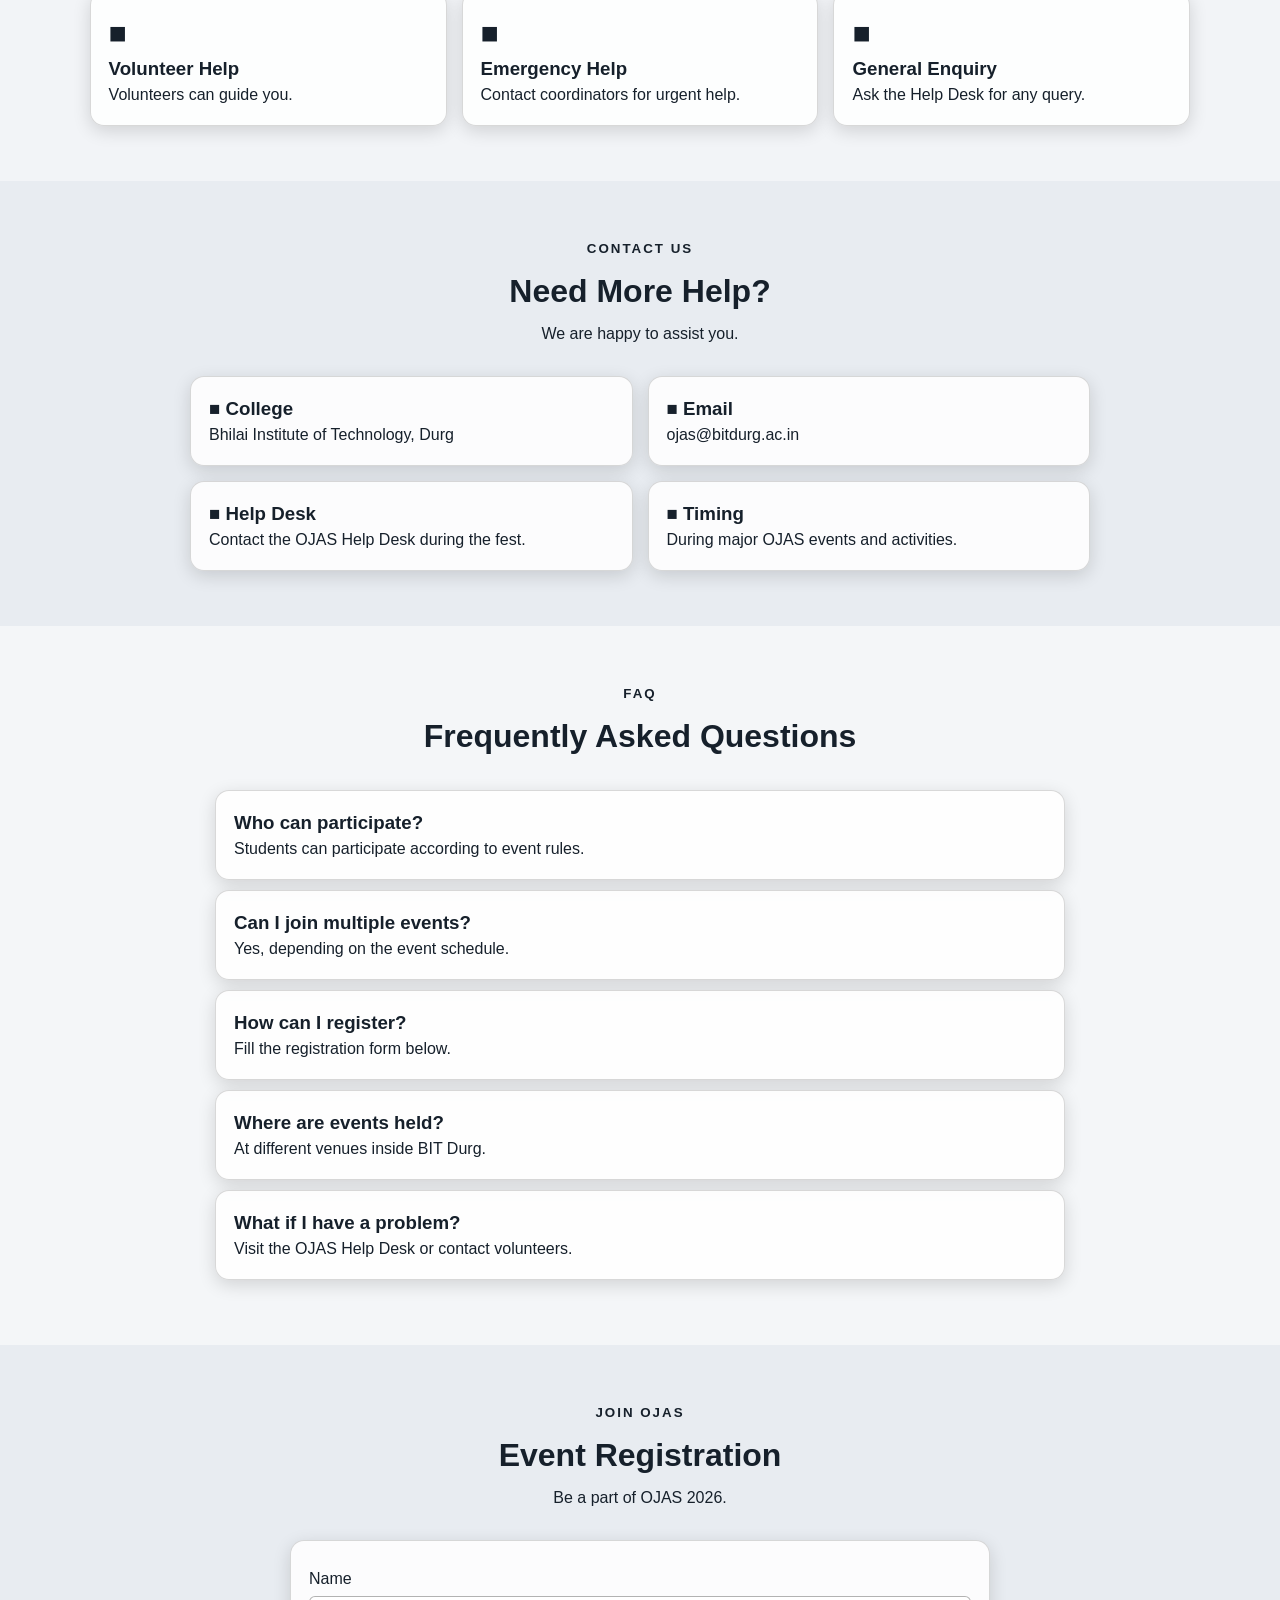
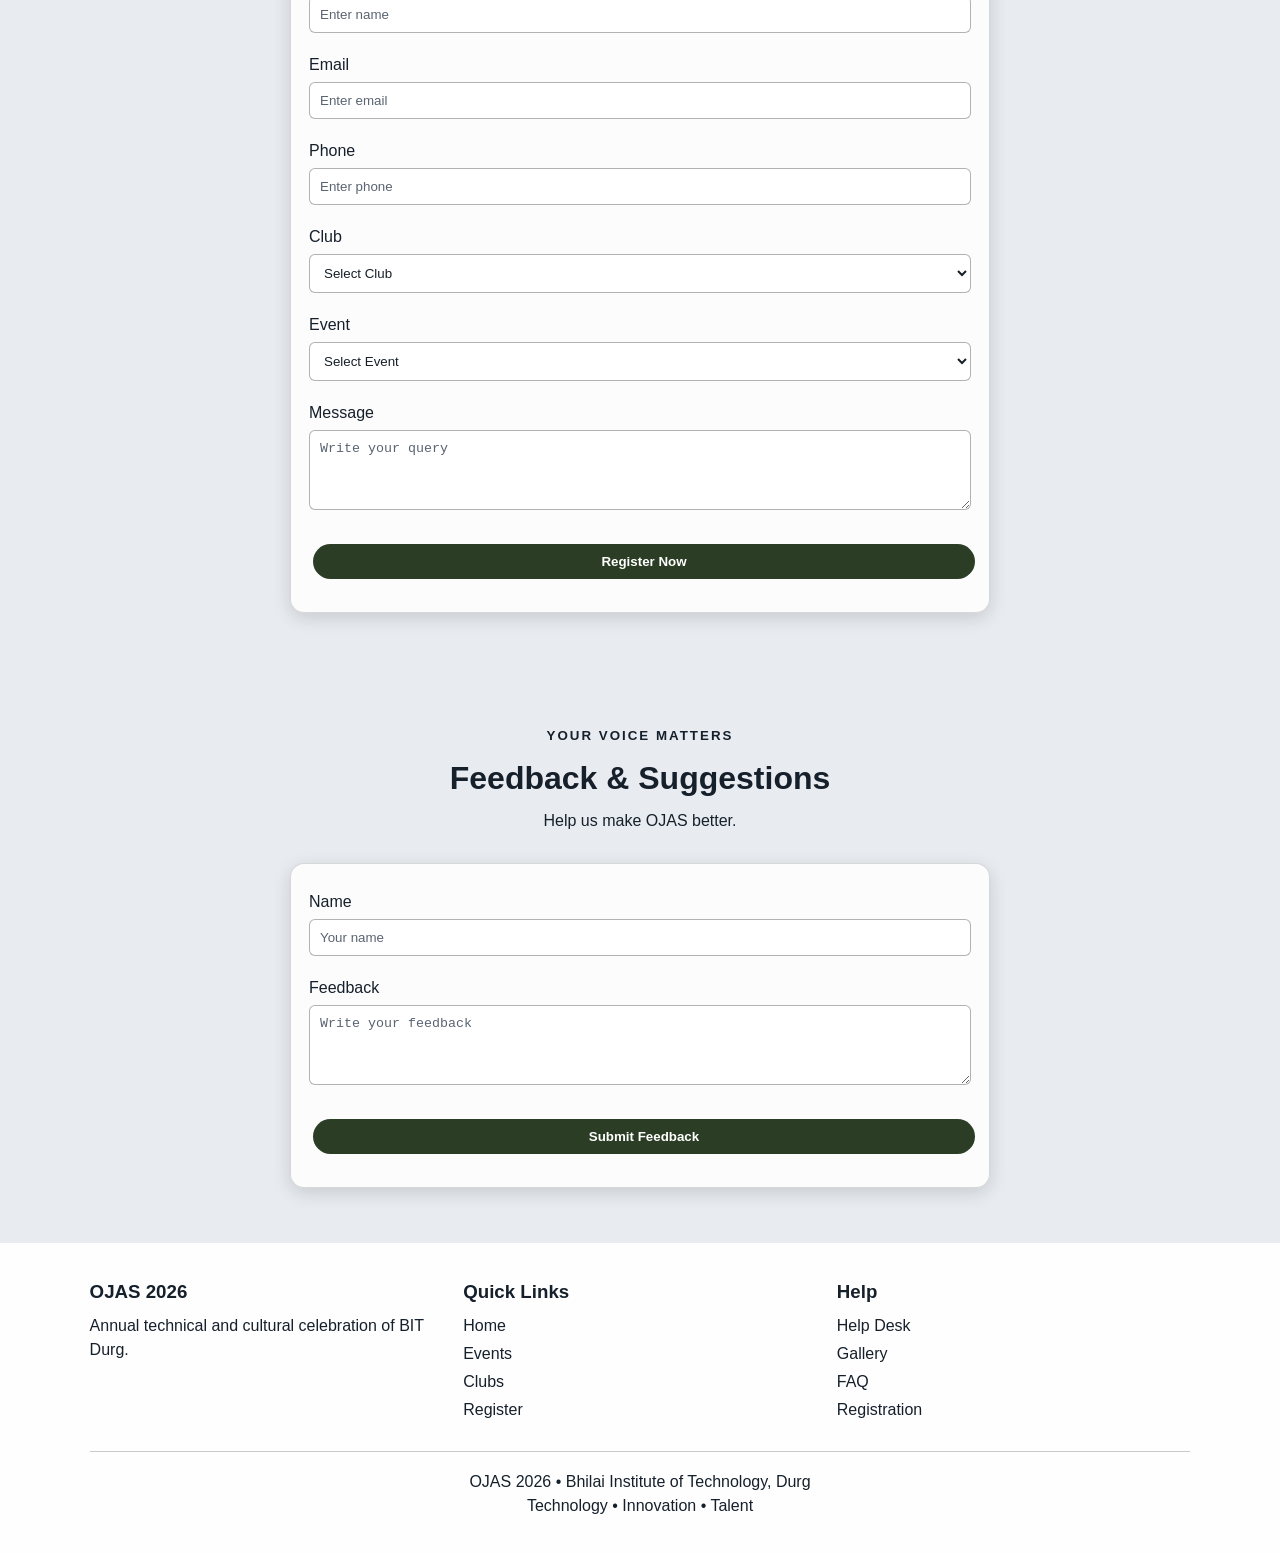
==== commit f905e6b0: "Fix background image" ====
--- a/fontend/index.html
+++ b/fontend/index.html
@@ -32,12 +32,12 @@
     <h2>Technology &bull; Innovation &bull; Talent</h2>
     <p>OJAS is the annual technical and cultural celebration of BIT Durg where students learn, compete, create and celebrate.</p>
     <div class="portal-grid" aria-label="Explore OJAS sections">
-      <a class="portal-card" href="#events"><span class="portal-icon">&#9632;</span><span class="portal-copy"><strong>Explore Events</strong><small>Find competitions and challenges</small></span><span class="portal-arrow">&#9632;</span></a>
-      <a class="portal-card" href="#clubs"><span class="portal-icon">&#9632;</span><span class="portal-copy"><strong>Find Your Interest</strong><small>Discover student clubs</small></span><span class="portal-arrow">&#9632;</span></a>
-      <a class="portal-card" href="#schedule"><span class="portal-icon">&#9632;</span><span class="portal-copy"><strong>OJAS Schedule</strong><small>Plan all three days</small></span><span class="portal-arrow">&#9632;</span></a>
-      <a class="portal-card" href="#gallery"><span class="portal-icon">&#9632;</span><span class="portal-copy"><strong>OJAS Gallery</strong><small>Explore fest memories</small></span><span class="portal-arrow">&#9632;</span></a>
-      <a class="portal-card" href="#winners"><span class="portal-icon">&#9632;</span><span class="portal-copy"><strong>Hall of Fame</strong><small>Meet featured winners</small></span><span class="portal-arrow">&#9632;</span></a>
-      <a class="portal-card" href="#about"><span class="portal-icon">&#9632;</span><span class="portal-copy"><strong>About OJAS</strong><small>Learn about the fest</small></span><span class="portal-arrow">&#9632;</span></a>
+      <a class="portal-card" href="#events"><span class="portal-icon">🎯</span><span class="portal-copy"><strong>Explore Events</strong><small>Find competitions and challenges</small></span><span class="portal-arrow">→</span></a>
+      <a class="portal-card" href="#clubs"><span class="portal-icon">🤝</span><span class="portal-copy"><strong>Find Your Interest</strong><small>Discover student clubs</small></span><span class="portal-arrow">→</span></a>
+      <a class="portal-card" href="#schedule"><span class="portal-icon">📅</span><span class="portal-copy"><strong>OJAS Schedule</strong><small>Plan all three days</small></span><span class="portal-arrow">→</span></a>
+      <a class="portal-card" href="#gallery"><span class="portal-icon">📸</span><span class="portal-copy"><strong>OJAS Gallery</strong><small>Explore fest memories</small></span><span class="portal-arrow">→</span></a>
+      <a class="portal-card" href="#winners"><span class="portal-icon">🏆</span><span class="portal-copy"><strong>Hall of Fame</strong><small>Meet featured winners</small></span><span class="portal-arrow">→</span></a>
+      <a class="portal-card" href="#about"><span class="portal-icon">ℹ️</span><span class="portal-copy"><strong>About OJAS</strong><small>Learn about the fest</small></span><span class="portal-arrow">→</span></a>
     </div>
   </div>
 </header>
--- a/fontend/styles.css
+++ b/fontend/styles.css
@@ -1,14 +1,14 @@
-/* OJAS 2026 standalone frontend — same theme as Django static.
+/* OJAS 2026 standalone frontend — light theme, same as Django static.
    Campus photo: save your BIT Durg photo as  fontend/media/campus.jpg */
 *{margin:0;padding:0;box-sizing:border-box;scroll-behavior:smooth}
 html{scroll-padding-top:100px}
-body{font-family:Arial,Helvetica,sans-serif;line-height:1.5;color:#F5F0E6;background-color:#070912;
-  background-image:linear-gradient(rgba(5,7,15,.62),rgba(5,7,15,.72)),url("media/campus.jpg");
+body{font-family:Arial,Helvetica,sans-serif;line-height:1.5;color:#16202b;background-color:#e8ecf1;
+  background-image:linear-gradient(rgba(255,255,255,.44),rgba(255,255,255,.58)),url("media/campus.jpg");
   background-size:cover;background-position:center center;background-attachment:fixed;background-repeat:no-repeat;min-height:100vh}
-a{color:#F5F0E6;text-decoration:none}
+a{color:#16202b;text-decoration:none}
 nav{position:sticky;top:0;z-index:9999;min-height:72px;display:flex;align-items:center;justify-content:space-between;
   flex-wrap:wrap;gap:8px 22px;padding:10px clamp(14px,4vw,48px);width:100%;
-  background:rgba(48,52,34,.96);border-bottom:1px solid rgba(255,255,255,.16);box-shadow:0 4px 14px rgba(0,0,0,.14)}
+  background:rgba(255,255,255,.95);border-bottom:1px solid rgba(0,0,0,.16);box-shadow:0 4px 14px rgba(0,0,0,.18)}
 .logo{font-size:clamp(20px,2vw,27px);font-weight:900;color:#000!important}
 .logo span{color:#000!important}
 nav .logo{flex:0 0 auto;line-height:1.15}
@@ -20,59 +20,59 @@
 section{padding:55px 7%}
 section[id],header[id],footer[id]{scroll-margin-top:100px}
 .title{text-align:center;margin-bottom:30px}
-.title small{color:#F5F0E6;letter-spacing:2px;font-weight:700}
-.title h2{font-size:32px;margin:7px;color:#F5F0E6}
-.title p{color:#F5F0E6}
+.title small{color:#16202b;letter-spacing:2px;font-weight:700}
+.title h2{font-size:32px;margin:7px;color:#16202b}
+.title p{color:#16202b}
 .hero{min-height:100vh;display:flex;align-items:center;justify-content:center;text-align:center;padding:65px 7% 55px;
-  background:linear-gradient(rgba(5,8,14,.30),rgba(5,8,14,.52))}
+  background:linear-gradient(rgba(255,255,255,.22),rgba(255,255,255,.44))}
 .hero>div{width:100%;max-width:1120px;margin:auto}
-.hero small{color:#F5F0E6;letter-spacing:2px;font-weight:700}
-.hero h1{font-size:100px;line-height:1.05;color:#F5F0E6;font-weight:800}
-.hero h2{font-size:28px;color:#F5F0E6}
-.hero p{max-width:700px;margin:12px auto;color:#F5F0E6}
+.hero small{color:#16202b;letter-spacing:2px;font-weight:700}
+.hero h1{font-size:100px;line-height:1.05;color:#16202b;font-weight:800}
+.hero h2{font-size:28px;color:#16202b}
+.hero p{max-width:700px;margin:12px auto;color:#16202b}
 .btn{display:inline-block;padding:10px 22px;margin:15px 4px;border-radius:25px;font-weight:bold;border:0;cursor:pointer}
-.primary{background:#e8edf2!important;color:#111820!important}
+.primary{background:#2b3d24!important;color:#ffffff!important}
 .stats,.grid{display:grid;grid-template-columns:repeat(3,1fr);gap:15px}
 .stats{grid-template-columns:repeat(4,1fr);margin:0 7%;padding-top:25px;position:relative}
-.stat,.card,.event,.club,.winner,.help,.question,form,.contact,.photo{background:rgba(238,243,247,.10);
-  border:1px solid rgba(255,255,255,.22);border-radius:14px;padding:18px;box-shadow:0 5px 18px rgba(0,0,0,.10);color:#F5F0E6}
-.card h3,.event h3,.club h3,.winner h3,.help h3,.question h3,.contact h3{color:#F5F0E6;font-weight:800}
-.card p,.event p,.club p,.winner p,.help p,.question p,.contact p{color:#F5F0E6}
-.stat{text-align:center}.stat h3{font-size:28px;color:#F5F0E6}
-.about,.clubs,.faq{background:rgba(10,14,20,.45)}
-.help-section,.new{background:rgba(10,14,20,.32)}
-.about-text{max-width:850px;text-align:center;margin:auto;color:#F5F0E6}
-.points{display:flex;justify-content:center;gap:20px;flex-wrap:wrap;margin-top:20px;color:#F5F0E6;font-weight:700}
+.stat,.card,.event,.club,.winner,.help,.question,form,.contact,.photo{background:rgba(255,255,255,.84);
+  border:1px solid rgba(0,0,0,.15);border-radius:14px;padding:18px;box-shadow:0 5px 18px rgba(0,0,0,.14);color:#16202b}
+.card h3,.event h3,.club h3,.winner h3,.help h3,.question h3,.contact h3{color:#16202b;font-weight:800}
+.card p,.event p,.club p,.winner p,.help p,.question p,.contact p{color:#16202b}
+.stat{text-align:center}.stat h3{font-size:28px;color:#16202b}
+.about,.clubs,.faq{background:rgba(255,255,255,.55)}
+.help-section,.new{background:rgba(255,255,255,.42)}
+.about-text{max-width:850px;text-align:center;margin:auto;color:#16202b}
+.points{display:flex;justify-content:center;gap:20px;flex-wrap:wrap;margin-top:20px;color:#16202b;font-weight:700}
 .event b,.club b,.help b{font-size:30px}
-.event:hover,.club:hover,.card:hover,.winner:hover,.help:hover,.question:hover{border-color:rgba(255,255,255,.55);transform:translateY(-4px)}
+.event:hover,.club:hover,.card:hover,.winner:hover,.help:hover,.question:hover{border-color:rgba(0,0,0,.42);transform:translateY(-4px)}
 .club-grid{display:grid;grid-template-columns:repeat(5,1fr);gap:12px}
 .club{text-align:center}
 .portal-grid{display:grid;grid-template-columns:repeat(3,minmax(0,1fr));gap:16px;margin:34px auto 0;text-align:left;width:100%}
 .portal-card{min-height:112px;display:flex;align-items:center;gap:14px;padding:20px;border-radius:20px;
-  background:rgba(255,255,255,.10);border:1px solid rgba(255,255,255,.22);color:#F5F0E6}
-.portal-card:hover{transform:translateY(-5px);background:rgba(255,255,255,.14);border-color:rgba(255,255,255,.35)}
+  background:rgba(255,255,255,.86);border:1px solid rgba(0,0,0,.15);color:#16202b;box-shadow:0 5px 18px rgba(0,0,0,.14)}
+.portal-card:hover{transform:translateY(-5px);background:rgba(255,255,255,.97);border-color:rgba(0,0,0,.4)}
 .portal-icon{display:grid;place-items:center;flex:0 0 48px;width:48px;height:48px;border-radius:15px;
-  background:rgba(255,255,255,.08);border:1px solid rgba(255,255,255,.18);font-size:25px}
+  background:rgba(255,255,255,.9);border:1px solid rgba(0,0,0,.18);font-size:25px}
 .portal-copy{display:flex;flex-direction:column;gap:4px;flex:1}
 .portal-copy strong{font-size:16px}.portal-copy small{font-size:12px;line-height:1.4}
-.portal-arrow{font-size:21px;margin-left:auto;color:#F5F0E6}
-table{width:100%;max-width:900px;margin:auto;border-collapse:collapse;background:rgba(15,18,26,.85);color:#F5F0E6}
-th,td{padding:12px;border:1px solid rgba(255,255,255,.18);text-align:center}th{color:#F5F0E6}
+.portal-arrow{font-size:21px;margin-left:auto;color:#2b3d24}
+table{width:100%;max-width:900px;margin:auto;border-collapse:collapse;background:rgba(255,255,255,.95);color:#16202b}
+th,td{padding:12px;border:1px solid rgba(0,0,0,.2);text-align:center}th{color:#16202b}
 .gallery{display:grid;grid-template-columns:repeat(4,1fr);gap:12px}
 .photo{height:140px;display:flex;flex-direction:column;justify-content:center;align-items:center;font-size:38px}
 .photo span{font-size:13px}
 .question{max-width:850px;margin:10px auto}
 .contact-box{display:grid;grid-template-columns:1fr 1fr;gap:15px;max-width:900px;margin:auto}
 form{max-width:700px;margin:auto}
-label{display:block;margin-top:8px;color:#F5F0E6}
-input,select,textarea{width:100%;padding:10px;margin:5px 0 12px;background:rgba(8,8,18,.6);color:#F5F0E6;border:1px solid rgba(255,255,255,.25);border-radius:6px}
-input::placeholder,textarea::placeholder{color:#cfc9bd}
+label{display:block;margin-top:8px;color:#16202b}
+input,select,textarea{width:100%;padding:10px;margin:5px 0 12px;background:rgba(255,255,255,.95);color:#16202b;border:1px solid rgba(0,0,0,.3);border-radius:6px}
+input::placeholder,textarea::placeholder{color:#5a6472}
 textarea{height:80px}
-footer{background:rgba(5,7,12,.92);padding:35px 7%;color:#F5F0E6}
+footer{background:rgba(255,255,255,.95);padding:35px 7%;color:#16202b}
 .footer-grid{display:grid;grid-template-columns:repeat(3,1fr);gap:20px}
 footer h3{margin-bottom:8px}footer a{display:block;margin:4px 0}
-.copy{text-align:center;border-top:1px solid #333;margin-top:25px;padding-top:18px}
-.msg{max-width:700px;margin:0 auto 15px;padding:12px;border-radius:8px;background:#12351f;border:1px solid #2c7a3f;text-align:center}
+.copy{text-align:center;border-top:1px solid rgba(0,0,0,.2);margin-top:25px;padding-top:18px}
+.msg{max-width:700px;margin:0 auto 15px;padding:12px;border-radius:8px;background:#e4f4ea;border:1px solid #7cc49a;color:#14532d;text-align:center}
 @media(max-width:900px){.grid{grid-template-columns:1fr 1fr}.club-grid{grid-template-columns:repeat(3,1fr)}
   .gallery{grid-template-columns:1fr 1fr}.stats{grid-template-columns:1fr 1fr}.hero h1{font-size:70px}
   .footer-grid{grid-template-columns:1fr 1fr}.portal-grid{grid-template-columns:repeat(2,minmax(0,1fr))}}
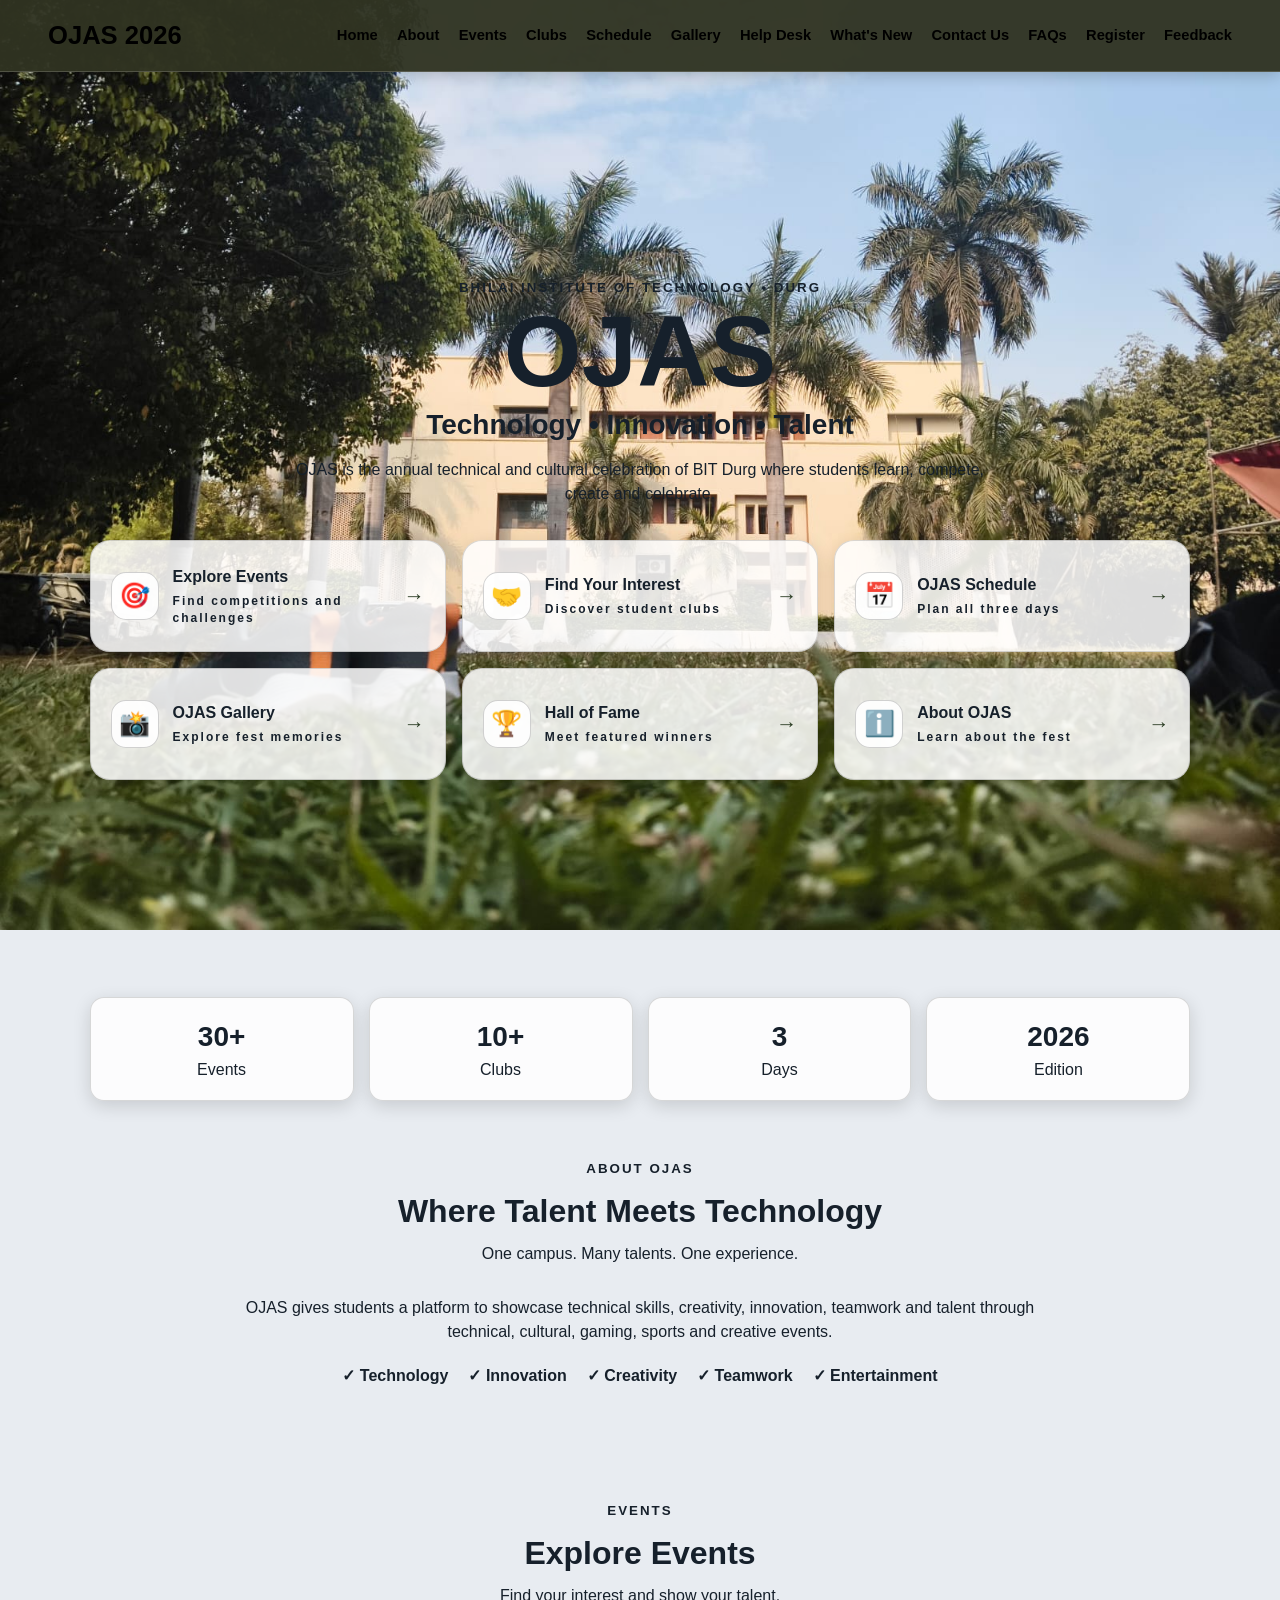
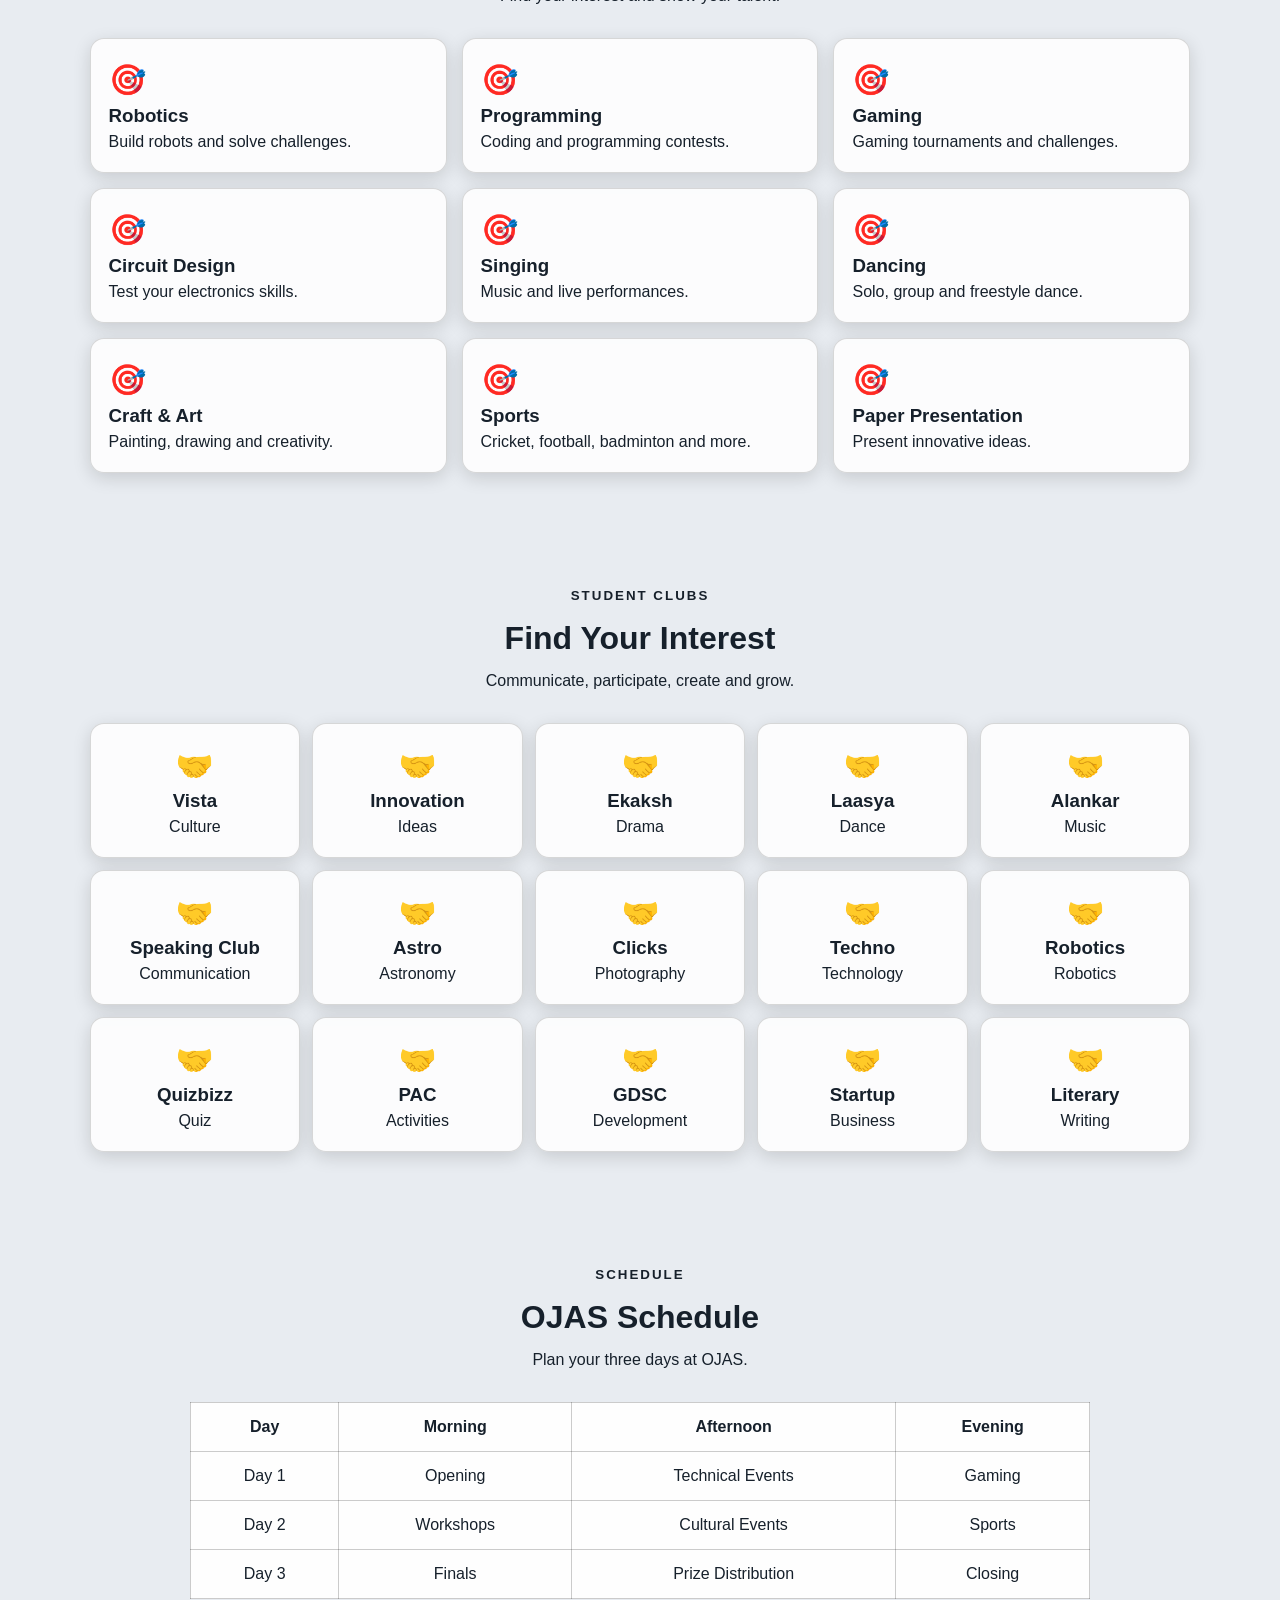
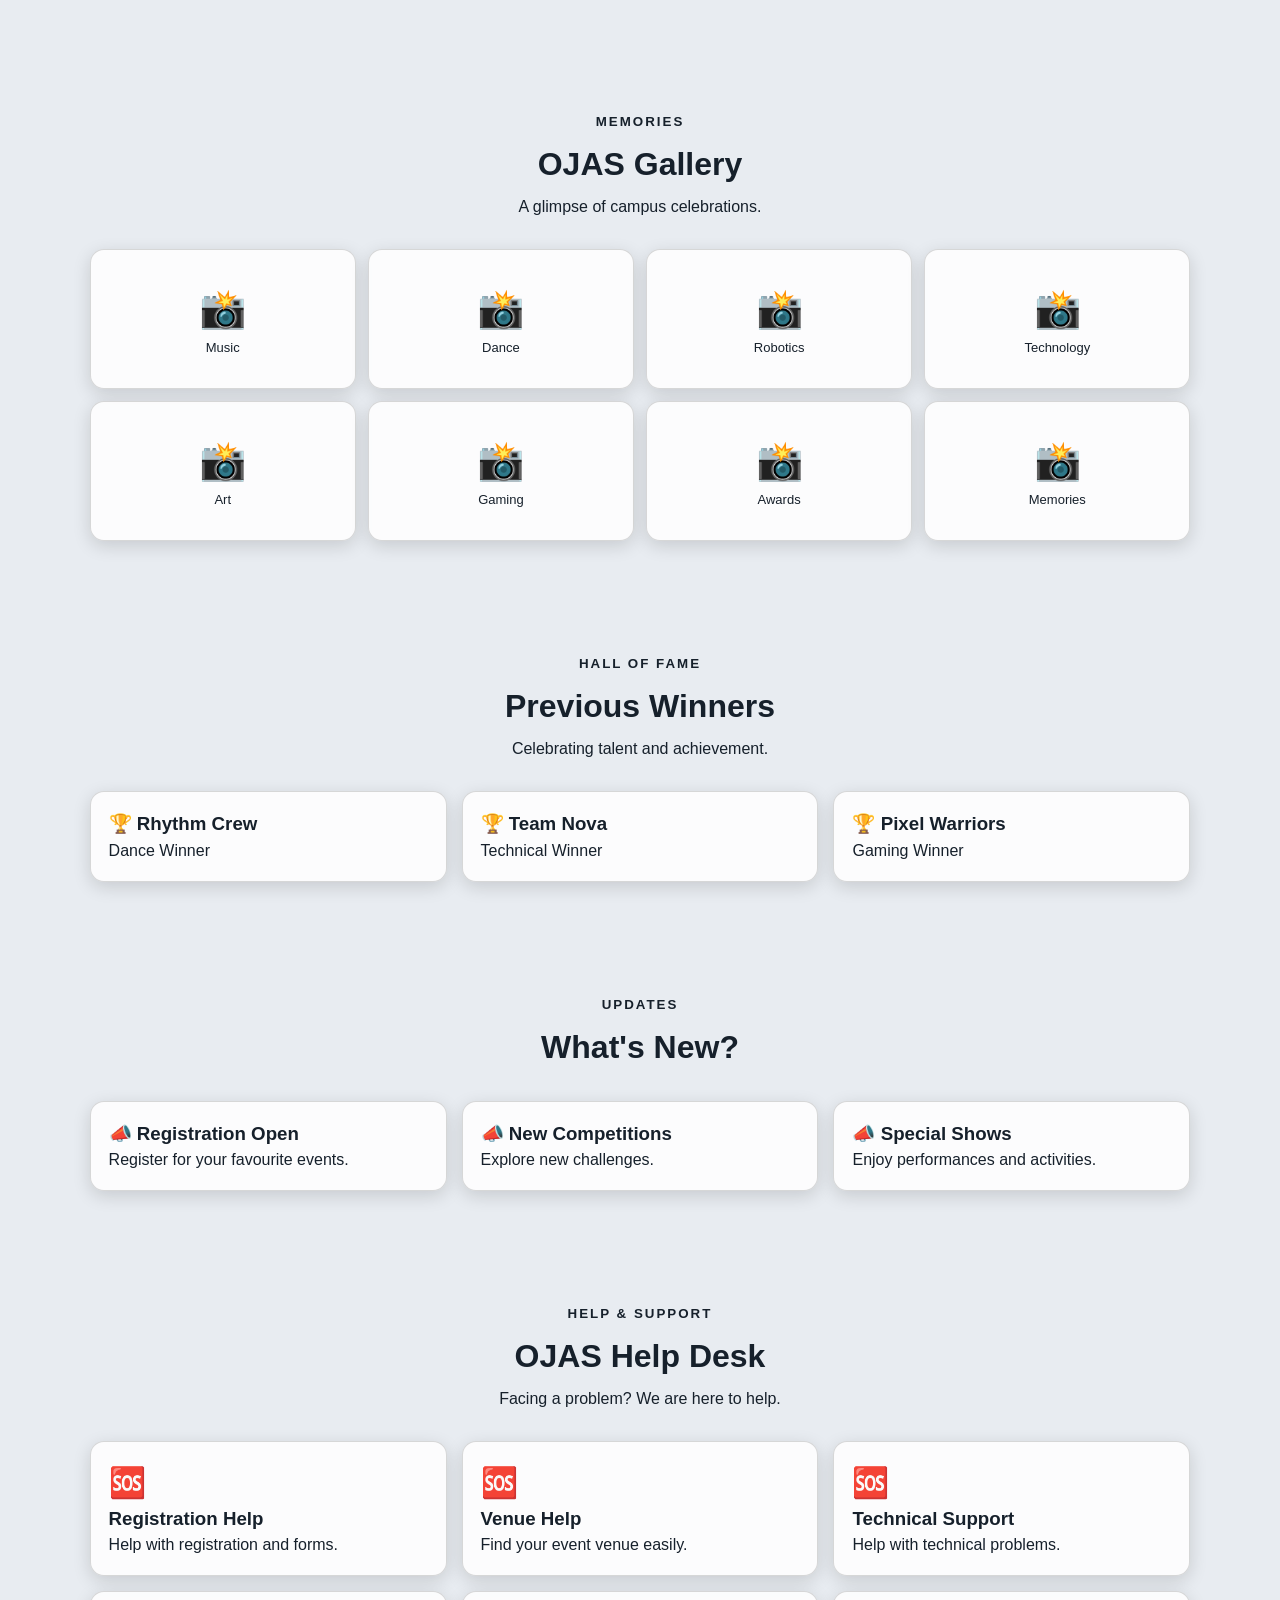
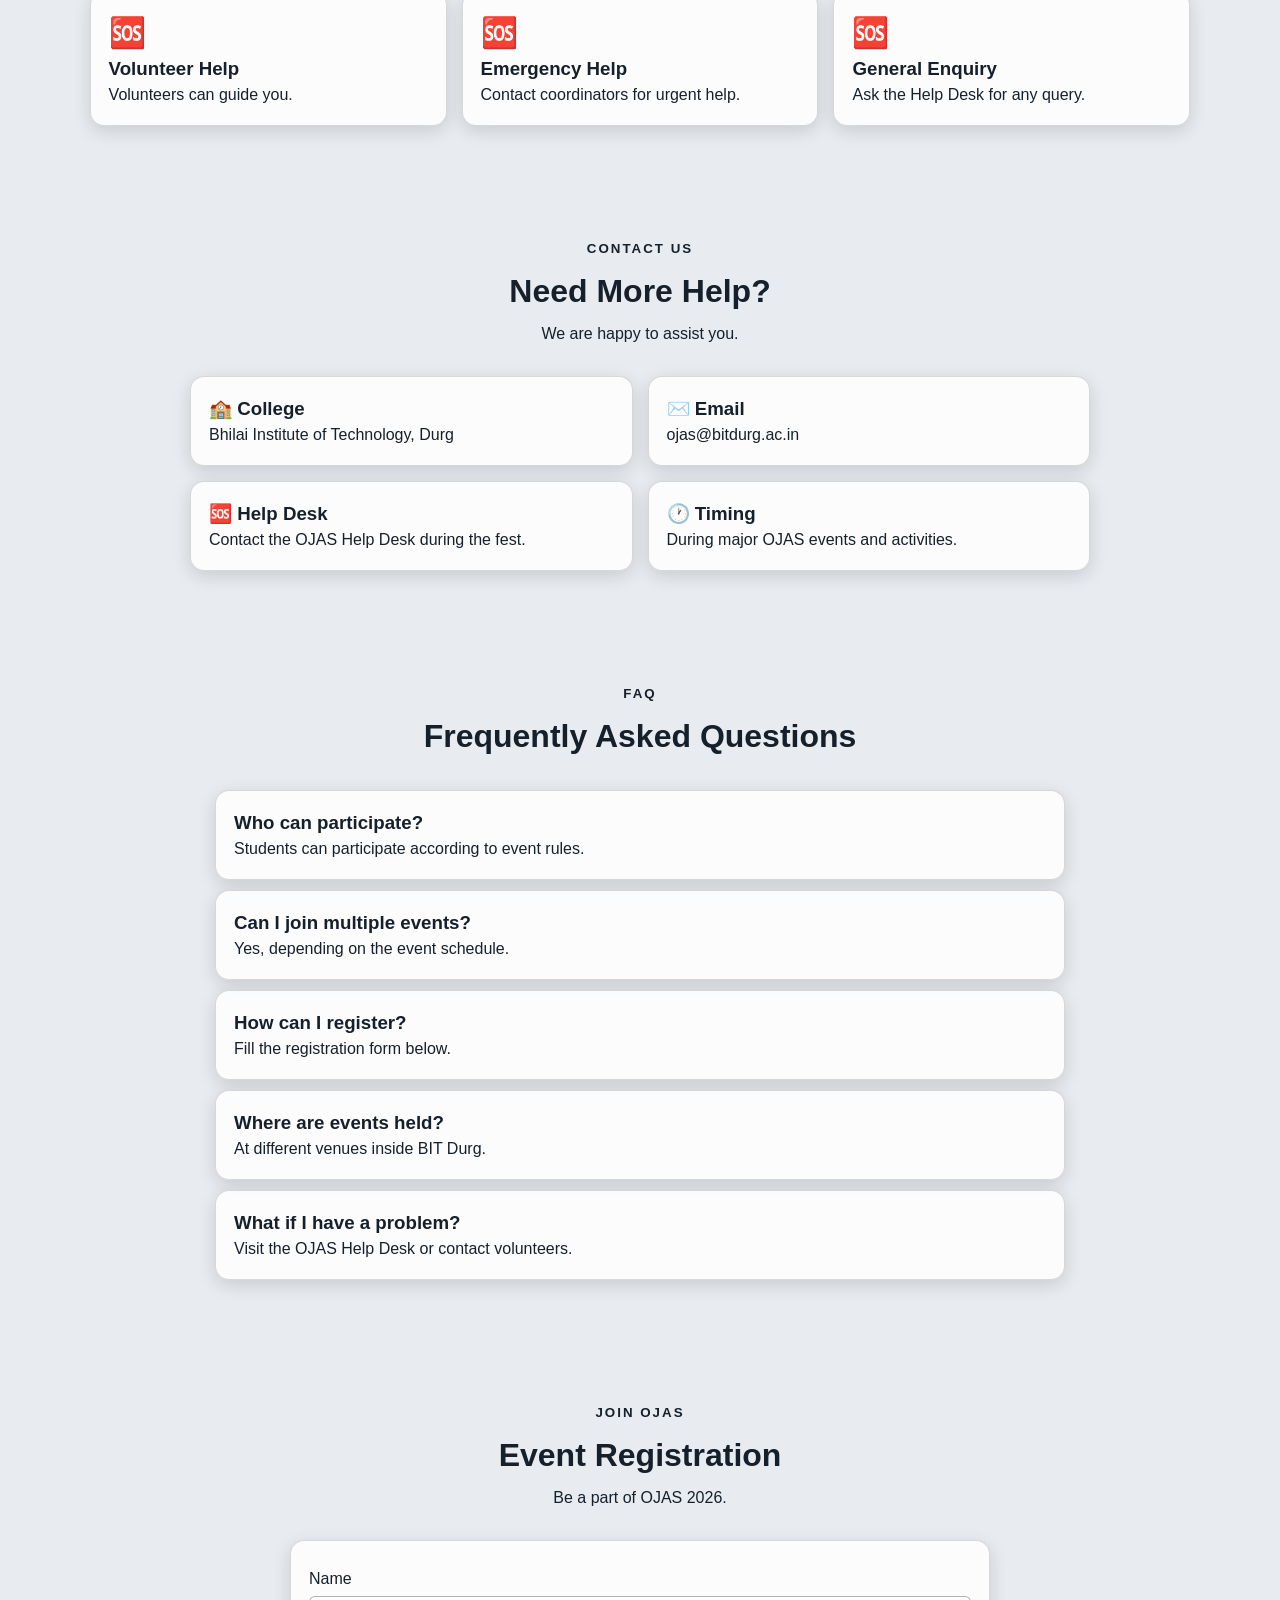
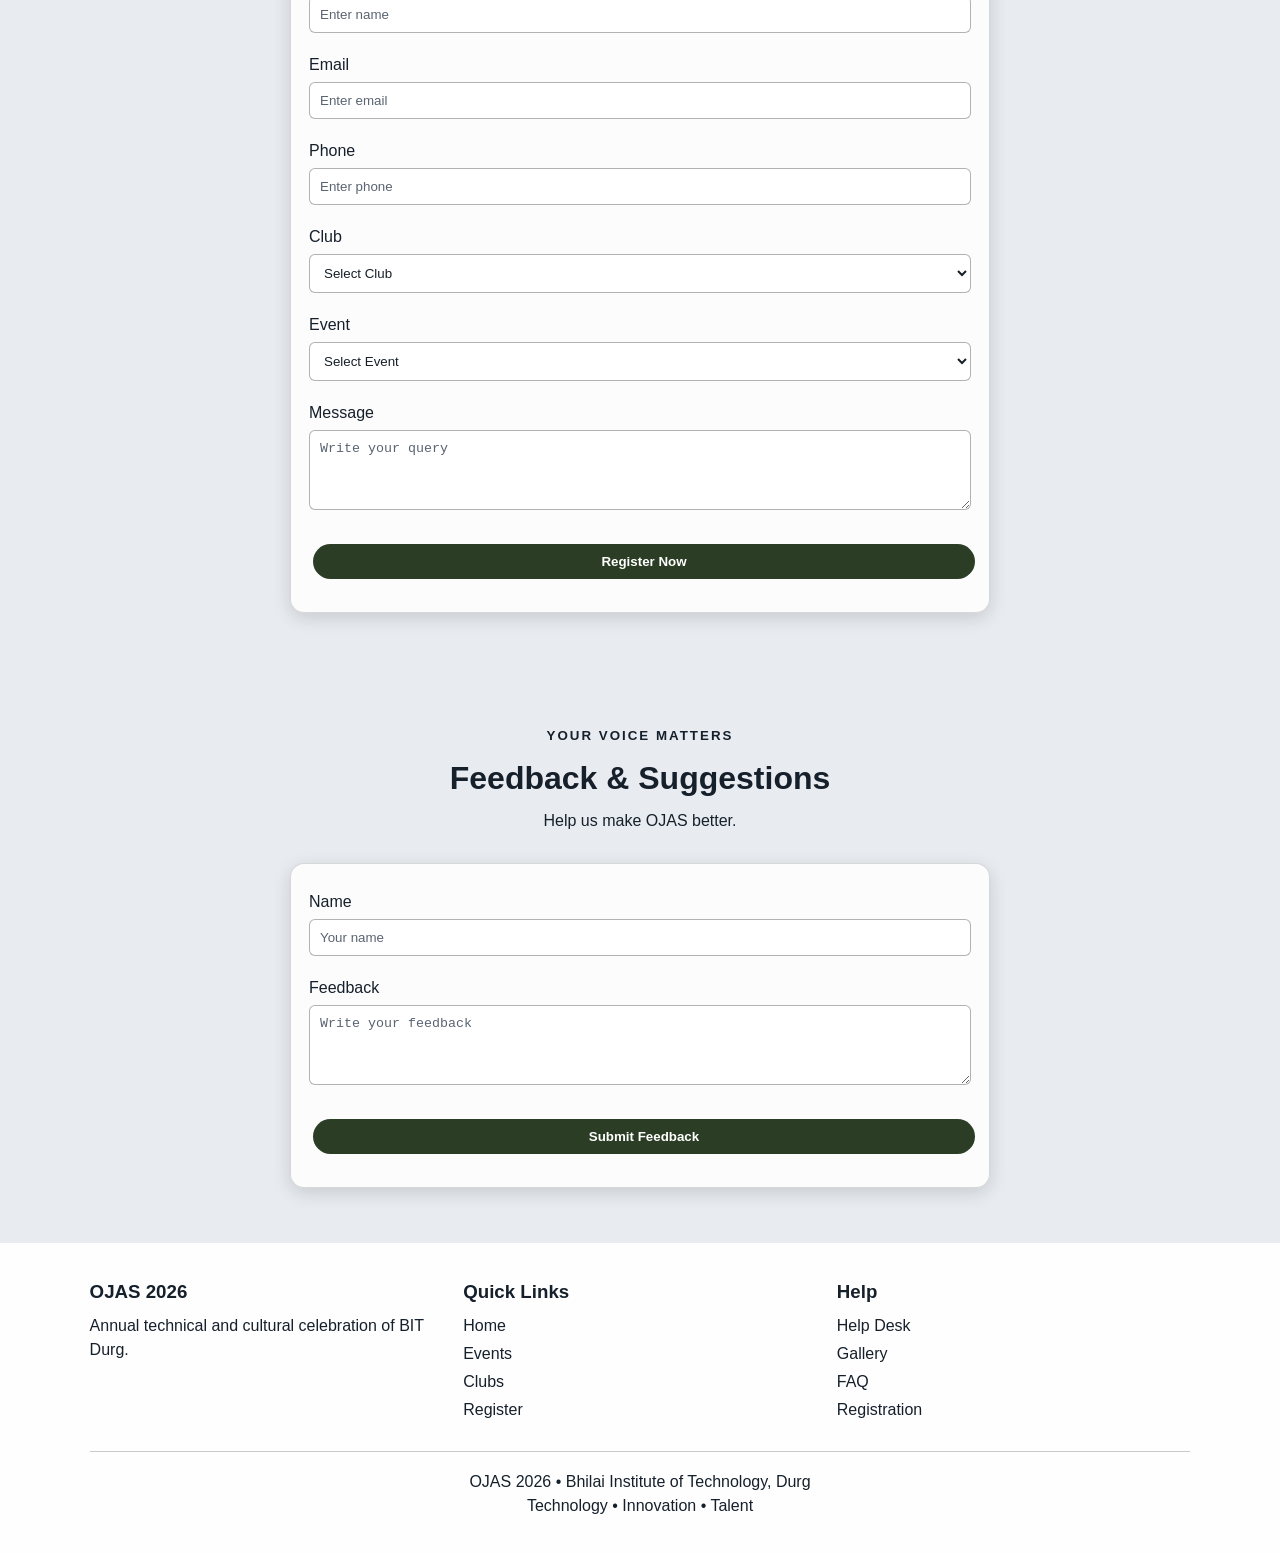
==== commit 69851543: "Fix page output 2" ====
--- a/fontend/index.html
+++ b/fontend/index.html
@@ -93,10 +93,10 @@
 <section id="contact">
   <div class="title"><small>CONTACT US</small><h2>Need More Help?</h2><p>We are happy to assist you.</p></div>
   <div class="contact-box">
-    <div class="contact"><h3>&#9632; College</h3><p>Bhilai Institute of Technology, Durg</p></div>
-    <div class="contact"><h3>&#9632; Email</h3><p>ojas@bitdurg.ac.in</p></div>
-    <div class="contact"><h3>&#9632; Help Desk</h3><p>Contact the OJAS Help Desk during the fest.</p></div>
-    <div class="contact"><h3>&#9632; Timing</h3><p>During major OJAS events and activities.</p></div>
+    <div class="contact"><h3>🏫 College</h3><p>Bhilai Institute of Technology, Durg</p></div>
+    <div class="contact"><h3>✉️ Email</h3><p>ojas@bitdurg.ac.in</p></div>
+    <div class="contact"><h3>🆘 Help Desk</h3><p>Contact the OJAS Help Desk during the fest.</p></div>
+    <div class="contact"><h3>🕐 Timing</h3><p>During major OJAS events and activities.</p></div>
   </div>
 </section>
 
--- a/fontend/styles.css
+++ b/fontend/styles.css
@@ -3,12 +3,12 @@
 *{margin:0;padding:0;box-sizing:border-box;scroll-behavior:smooth}
 html{scroll-padding-top:100px}
 body{font-family:Arial,Helvetica,sans-serif;line-height:1.5;color:#16202b;background-color:#e8ecf1;
-  background-image:linear-gradient(rgba(255,255,255,.44),rgba(255,255,255,.58)),url("media/campus.jpg");
+  background-image:url("media/campus.jpg");
   background-size:cover;background-position:center center;background-attachment:fixed;background-repeat:no-repeat;min-height:100vh}
 a{color:#16202b;text-decoration:none}
 nav{position:sticky;top:0;z-index:9999;min-height:72px;display:flex;align-items:center;justify-content:space-between;
   flex-wrap:wrap;gap:8px 22px;padding:10px clamp(14px,4vw,48px);width:100%;
-  background:rgba(255,255,255,.95);border-bottom:1px solid rgba(0,0,0,.16);box-shadow:0 4px 14px rgba(0,0,0,.18)}
+  background:rgba(48,52,34,.96);border-bottom:1px solid rgba(255,255,255,.16);box-shadow:0 4px 14px rgba(0,0,0,.18)}
 .logo{font-size:clamp(20px,2vw,27px);font-weight:900;color:#000!important}
 .logo span{color:#000!important}
 nav .logo{flex:0 0 auto;line-height:1.15}
@@ -24,7 +24,7 @@
 .title h2{font-size:32px;margin:7px;color:#16202b}
 .title p{color:#16202b}
 .hero{min-height:100vh;display:flex;align-items:center;justify-content:center;text-align:center;padding:65px 7% 55px;
-  background:linear-gradient(rgba(255,255,255,.22),rgba(255,255,255,.44))}
+  background:transparent}
 .hero>div{width:100%;max-width:1120px;margin:auto}
 .hero small{color:#16202b;letter-spacing:2px;font-weight:700}
 .hero h1{font-size:100px;line-height:1.05;color:#16202b;font-weight:800}
@@ -39,8 +39,8 @@
 .card h3,.event h3,.club h3,.winner h3,.help h3,.question h3,.contact h3{color:#16202b;font-weight:800}
 .card p,.event p,.club p,.winner p,.help p,.question p,.contact p{color:#16202b}
 .stat{text-align:center}.stat h3{font-size:28px;color:#16202b}
-.about,.clubs,.faq{background:rgba(255,255,255,.55)}
-.help-section,.new{background:rgba(255,255,255,.42)}
+.about,.clubs,.faq{background:transparent}
+.help-section,.new{background:transparent}
 .about-text{max-width:850px;text-align:center;margin:auto;color:#16202b}
 .points{display:flex;justify-content:center;gap:20px;flex-wrap:wrap;margin-top:20px;color:#16202b;font-weight:700}
 .event b,.club b,.help b{font-size:30px}
